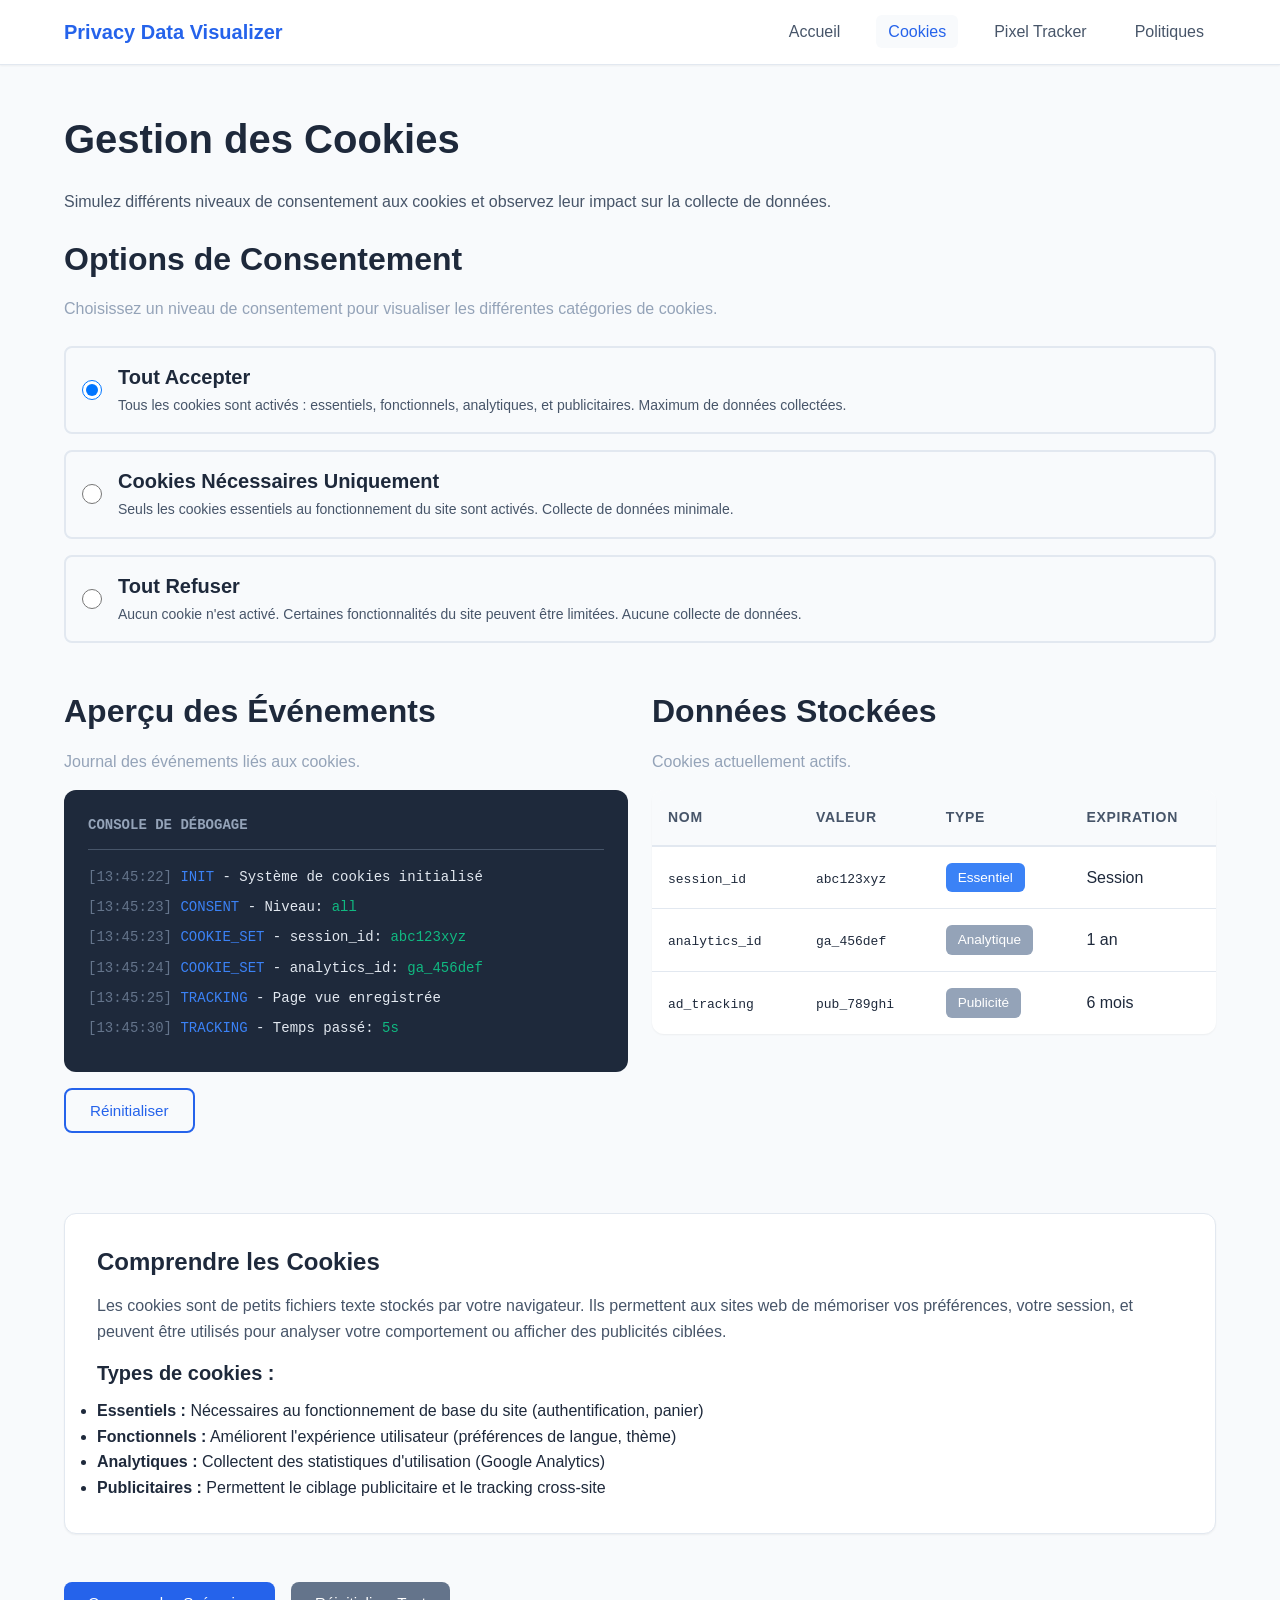
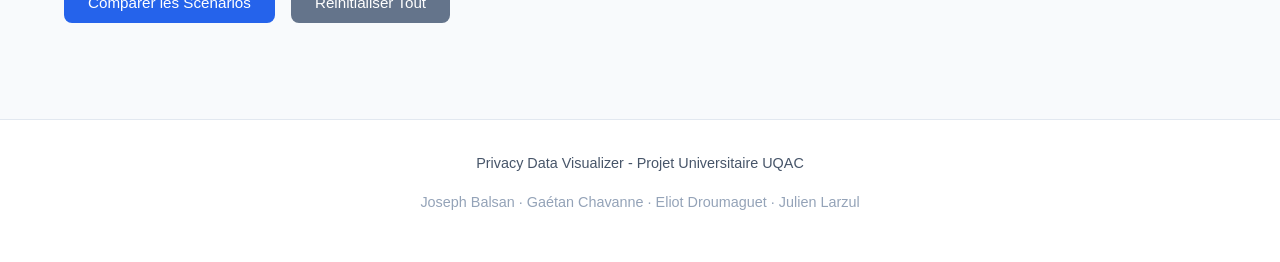
==== pages/cookies.html @ f7d5b457 "Ajout des membres du groupe dans le footer" ====
<!doctype html>
<html lang="fr">
  <head>
    <meta charset="UTF-8" />
    <meta name="viewport" content="width=device-width, initial-scale=1.0" />
    <title>Gestion des Cookies - Privacy Data Visualizer</title>
    <link rel="icon" type="image/svg+xml" href="../assets/images/favicon.svg">
    <link rel="stylesheet" href="../assets/css/styles.css" />
  </head>
  <body>
    <!-- Header & Navigation -->
    <header>
      <nav>
        <div class="logo">Privacy Data Visualizer</div>
        <button class="menu-toggle" aria-label="Toggle menu">☰</button>
        <ul class="nav-links">
          <li><a href="../index.html">Accueil</a></li>
          <li><a href="cookies.html">Cookies</a></li>
          <li><a href="pixel-tracker.html">Pixel Tracker</a></li>
          <li><a href="politiques.html">Politiques</a></li>
        </ul>
      </nav>
    </header>

    <!-- Main Content -->
    <main>
      <div class="container">
        <!-- Page Header -->
        <div class="section-header">
          <h1>Gestion des Cookies</h1>
          <p class="section-description">
            Simulez différents niveaux de consentement aux cookies et observez
            leur impact sur la collecte de données.
          </p>
        </div>

        <!-- Consent Options -->
        <section class="section">
          <h2>Options de Consentement</h2>
          <p class="text-muted mb-lg">
            Choisissez un niveau de consentement pour visualiser les différentes
            catégories de cookies.
          </p>

          <div class="radio-group">
            <!-- Option 1: Accept All -->
            <label class="radio-option">
              <input type="radio" name="consent" value="all" checked />
              <div class="radio-option-content">
                <h4>Tout Accepter</h4>
                <p>
                  Tous les cookies sont activés : essentiels, fonctionnels,
                  analytiques, et publicitaires. Maximum de données collectées.
                </p>
              </div>
            </label>

            <!-- Option 2: Necessary Only -->
            <label class="radio-option">
              <input type="radio" name="consent" value="necessary" />
              <div class="radio-option-content">
                <h4>Cookies Nécessaires Uniquement</h4>
                <p>
                  Seuls les cookies essentiels au fonctionnement du site sont
                  activés. Collecte de données minimale.
                </p>
              </div>
            </label>

            <!-- Option 3: Reject All -->
            <label class="radio-option">
              <input type="radio" name="consent" value="none" />
              <div class="radio-option-content">
                <h4>Tout Refuser</h4>
                <p>
                  Aucun cookie n'est activé. Certaines fonctionnalités du site
                  peuvent être limitées. Aucune collecte de données.
                </p>
              </div>
            </label>
          </div>
        </section>

        <!-- Events & Data Display Grid -->
        <div class="cards-grid-2 mt-xl">
          <!-- Events Console -->
          <div class="section">
            <h2>Aperçu des Événements</h2>
            <p class="text-muted mb-md">
              Journal des événements liés aux cookies.
            </p>

            <div class="console">
              <div class="console-header">
                <span class="console-title">CONSOLE DE DÉBOGAGE</span>
              </div>
              <div class="console-line">
                <span class="timestamp">[13:45:22]</span>
                <span class="event">INIT</span> - Système de cookies initialisé
              </div>
              <div class="console-line">
                <span class="timestamp">[13:45:23]</span>
                <span class="event">CONSENT</span> - Niveau:
                <span class="value">all</span>
              </div>
              <div class="console-line">
                <span class="timestamp">[13:45:23]</span>
                <span class="event">COOKIE_SET</span> - session_id:
                <span class="value">abc123xyz</span>
              </div>
              <div class="console-line">
                <span class="timestamp">[13:45:24]</span>
                <span class="event">COOKIE_SET</span> - analytics_id:
                <span class="value">ga_456def</span>
              </div>
              <div class="console-line">
                <span class="timestamp">[13:45:25]</span>
                <span class="event">TRACKING</span> - Page vue enregistrée
              </div>
              <div class="console-line">
                <span class="timestamp">[13:45:30]</span>
                <span class="event">TRACKING</span> - Temps passé:
                <span class="value">5s</span>
              </div>
            </div>

            <div class="btn-group mt-md">
              <button class="btn btn-outline" data-action="reset">
                Réinitialiser
              </button>
            </div>
          </div>

          <!-- Data Table -->
          <div class="section">
            <h2>Données Stockées</h2>
            <p class="text-muted mb-md">
              Cookies actuellement actifs.
            </p>

            <table class="data-table">
              <thead>
                <tr>
                  <th>Nom</th>
                  <th>Valeur</th>
                  <th>Type</th>
                  <th>Expiration</th>
                </tr>
              </thead>
              <tbody>
                <tr>
                  <td><code>session_id</code></td>
                  <td><code>abc123xyz</code></td>
                  <td><span class="badge badge-primary">Essentiel</span></td>
                  <td>Session</td>
                </tr>
                <tr>
                  <td><code>analytics_id</code></td>
                  <td><code>ga_456def</code></td>
                  <td><span class="badge badge-secondary">Analytique</span></td>
                  <td>1 an</td>
                </tr>
                <tr>
                  <td><code>ad_tracking</code></td>
                  <td><code>pub_789ghi</code></td>
                  <td><span class="badge badge-secondary">Publicité</span></td>
                  <td>6 mois</td>
                </tr>
              </tbody>
            </table>
          </div>
        </div>

        <!-- Info Card -->
        <section class="section mt-xl">
          <div class="card">
            <h3>Comprendre les Cookies</h3>
            <p>
              Les cookies sont de petits fichiers texte stockés par votre
              navigateur. Ils permettent aux sites web de mémoriser vos
              préférences, votre session, et peuvent être utilisés pour analyser
              votre comportement ou afficher des publicités ciblées.
            </p>
            <h4 class="mt-md">Types de cookies :</h4>
            <ul>
              <li>
                <strong>Essentiels :</strong> Nécessaires au fonctionnement de
                base du site (authentification, panier)
              </li>
              <li>
                <strong>Fonctionnels :</strong> Améliorent l'expérience
                utilisateur (préférences de langue, thème)
              </li>
              <li>
                <strong>Analytiques :</strong> Collectent des statistiques
                d'utilisation (Google Analytics)
              </li>
              <li>
                <strong>Publicitaires :</strong> Permettent le ciblage
                publicitaire et le tracking cross-site
              </li>
            </ul>
          </div>
        </section>

        <!-- Action Buttons -->
        <section class="section">
          <div class="btn-group">
            <button class="btn btn-primary" data-action="compare">
              Comparer les Scénarios
            </button>
            <button class="btn btn-secondary" data-action="reset">
              Réinitialiser Tout
            </button>
          </div>
        </section>
      </div>
    </main>

    <!-- Footer -->
    <footer>
      <div class="footer-content">
        <p>Privacy Data Visualizer - Projet Universitaire UQAC</p>
      <p class="text-muted">Joseph Balsan · Gaétan Chavanne · Eliot Droumaguet · Julien Larzul</p>
      </div>
    </footer>

    <!-- JavaScript -->
    <script src="../assets/js/main.js"></script>
  </body>
</html>
---- assets/css/styles.css ----
/* ===================================
   Design System & Variables
   =================================== */
:root {
  /* Colors */
  --primary: #2563eb;
  --primary-dark: #1d4ed8;
  --primary-light: #3b82f6;
  --secondary: #64748b;
  --secondary-light: #94a3b8;

  --background: #f8fafc;
  --surface: #ffffff;
  --border: #e2e8f0;
  --border-dark: #cbd5e1;

  --text-primary: #1e293b;
  --text-secondary: #475569;
  --text-muted: #94a3b8;

  --success: #10b981;
  --warning: #f59e0b;
  --danger: #ef4444;

  /* Spacing */
  --spacing-xs: 0.5rem;
  --spacing-sm: 0.75rem;
  --spacing-md: 1rem;
  --spacing-lg: 1.5rem;
  --spacing-xl: 2rem;
  --spacing-2xl: 3rem;

  /* Typography */
  --font-sans: -apple-system, BlinkMacSystemFont, 'Segoe UI', Roboto, 'Helvetica Neue', Arial, sans-serif;
  --font-mono: 'SF Mono', Monaco, 'Courier New', monospace;

  /* Shadows */
  --shadow-sm: 0 1px 2px 0 rgba(0, 0, 0, 0.05);
  --shadow-md: 0 4px 6px -1px rgba(0, 0, 0, 0.1), 0 2px 4px -1px rgba(0, 0, 0, 0.06);
  --shadow-lg: 0 10px 15px -3px rgba(0, 0, 0, 0.1), 0 4px 6px -2px rgba(0, 0, 0, 0.05);

  /* Border Radius */
  --radius-sm: 0.375rem;
  --radius-md: 0.5rem;
  --radius-lg: 0.75rem;

  /* Transitions */
  --transition: all 0.2s ease-in-out;
}

/* ===================================
   Reset & Base Styles
   =================================== */
* {
  margin: 0;
  padding: 0;
  box-sizing: border-box;
}

html {
  scroll-behavior: smooth;
}

body {
  font-family: var(--font-sans);
  background-color: var(--background);
  color: var(--text-primary);
  line-height: 1.6;
  min-height: 100vh;
  display: flex;
  flex-direction: column;
}

/* ===================================
   Typography
   =================================== */
h1, h2, h3, h4, h5, h6 {
  font-weight: 600;
  line-height: 1.3;
  color: var(--text-primary);
}

h1 { font-size: 2.5rem; margin-bottom: var(--spacing-lg); }
h2 { font-size: 2rem; margin-bottom: var(--spacing-md); }
h3 { font-size: 1.5rem; margin-bottom: var(--spacing-md); }
h4 { font-size: 1.25rem; margin-bottom: var(--spacing-sm); }

p {
  color: var(--text-secondary);
  margin-bottom: var(--spacing-md);
}

a {
  color: var(--primary);
  text-decoration: none;
  transition: var(--transition);
}

a:hover {
  color: var(--primary-dark);
}

/* ===================================
   Layout
   =================================== */
.container {
  max-width: 1200px;
  margin: 0 auto;
  padding: 0 var(--spacing-lg);
}

.container-narrow {
  max-width: 900px;
  margin: 0 auto;
  padding: 0 var(--spacing-lg);
}

main {
  flex: 1;
  padding: var(--spacing-2xl) 0;
}

/* ===================================
   Header & Navigation
   =================================== */
header {
  background: var(--surface);
  border-bottom: 1px solid var(--border);
  position: sticky;
  top: 0;
  z-index: 100;
  box-shadow: var(--shadow-sm);
}

nav {
  display: flex;
  justify-content: space-between;
  align-items: center;
  padding: var(--spacing-md) var(--spacing-lg);
  max-width: 1200px;
  margin: 0 auto;
}

.logo {
  font-size: 1.25rem;
  font-weight: 700;
  color: var(--primary);
}

.nav-links {
  display: flex;
  gap: var(--spacing-lg);
  list-style: none;
  align-items: center;
}

.nav-links a {
  color: var(--text-secondary);
  font-weight: 500;
  padding: var(--spacing-xs) var(--spacing-sm);
  border-radius: var(--radius-sm);
  transition: var(--transition);
}

.nav-links a:hover,
.nav-links a.active {
  color: var(--primary);
  background: var(--background);
}

/* Mobile menu toggle */
.menu-toggle {
  display: none;
  background: none;
  border: none;
  font-size: 1.5rem;
  cursor: pointer;
  color: var(--text-primary);
}

@media (max-width: 768px) {
  .menu-toggle {
    display: block;
  }

  .nav-links {
    display: none;
    position: absolute;
    top: 100%;
    left: 0;
    right: 0;
    background: var(--surface);
    flex-direction: column;
    padding: var(--spacing-md);
    border-bottom: 1px solid var(--border);
    box-shadow: var(--shadow-md);
  }

  .nav-links.active {
    display: flex;
  }
}

/* ===================================
   Cards
   =================================== */
.card {
  background: var(--surface);
  border: 1px solid var(--border);
  border-radius: var(--radius-lg);
  padding: var(--spacing-xl);
  box-shadow: var(--shadow-sm);
  transition: var(--transition);
}

.card:hover {
  box-shadow: var(--shadow-md);
  transform: translateY(-2px);
}

.card-title {
  font-size: 1.25rem;
  font-weight: 600;
  color: var(--text-primary);
  margin-bottom: var(--spacing-sm);
}

.card-description {
  color: var(--text-secondary);
  font-size: 0.95rem;
  line-height: 1.5;
}

/* Grid layouts for cards */
.cards-grid {
  display: grid;
  grid-template-columns: repeat(auto-fit, minmax(280px, 1fr));
  gap: var(--spacing-lg);
  margin-top: var(--spacing-xl);
}

.cards-grid-2 {
  display: grid;
  grid-template-columns: repeat(auto-fit, minmax(400px, 1fr));
  gap: var(--spacing-lg);
  margin-top: var(--spacing-xl);
}

@media (max-width: 768px) {
  .cards-grid,
  .cards-grid-2 {
    grid-template-columns: 1fr;
  }
}

/* ===================================
   Buttons
   =================================== */
.btn {
  display: inline-block;
  padding: var(--spacing-sm) var(--spacing-lg);
  border-radius: var(--radius-md);
  font-weight: 500;
  font-size: 0.95rem;
  cursor: pointer;
  border: none;
  transition: var(--transition);
  text-align: center;
}

.btn-primary {
  background: var(--primary);
  color: white;
}

.btn-primary:hover {
  background: var(--primary-dark);
  color: white;
}

.btn-secondary {
  background: var(--secondary);
  color: white;
}

.btn-secondary:hover {
  background: var(--text-primary);
  color: white;
}

.btn-outline {
  background: transparent;
  color: var(--primary);
  border: 2px solid var(--primary);
}

.btn-outline:hover {
  background: var(--primary);
  color: white;
}

.btn-group {
  display: flex;
  gap: var(--spacing-md);
  flex-wrap: wrap;
}

.btn:disabled {
  opacity: 0.5;
  cursor: not-allowed;
}

/* ===================================
   Badges & Tags
   =================================== */
.badge {
  display: inline-block;
  padding: 0.25rem 0.75rem;
  border-radius: var(--radius-sm);
  font-size: 0.85rem;
  font-weight: 500;
}

.badge-primary { background: var(--primary-light); color: white; }
.badge-secondary { background: var(--secondary-light); color: white; }
.badge-placeholder { background: var(--warning); color: white; }

/* ===================================
   Console/Log Component
   =================================== */
.console {
  background: #1e293b;
  color: #e2e8f0;
  font-family: var(--font-mono);
  font-size: 0.875rem;
  padding: var(--spacing-lg);
  border-radius: var(--radius-lg);
  overflow-x: auto;
  max-height: 400px;
  overflow-y: auto;
}

.console-header {
  display: flex;
  justify-content: space-between;
  align-items: center;
  margin-bottom: var(--spacing-md);
  padding-bottom: var(--spacing-sm);
  border-bottom: 1px solid #475569;
}

.console-title {
  font-size: 0.875rem;
  font-weight: 600;
  color: #94a3b8;
}

.console-line {
  margin-bottom: var(--spacing-xs);
  line-height: 1.6;
}

.console-line .timestamp {
  color: #64748b;
}

.console-line .event {
  color: #3b82f6;
  font-weight: 500;
}

.console-line .value {
  color: #10b981;
}

/* ===================================
   Data Table
   =================================== */
.data-table {
  width: 100%;
  border-collapse: collapse;
  background: var(--surface);
  border-radius: var(--radius-lg);
  overflow: hidden;
  box-shadow: var(--shadow-sm);
}

.data-table thead {
  background: var(--background);
}

.data-table th {
  padding: var(--spacing-md);
  text-align: left;
  font-weight: 600;
  color: var(--text-secondary);
  font-size: 0.875rem;
  text-transform: uppercase;
  letter-spacing: 0.05em;
  border-bottom: 2px solid var(--border);
}

.data-table td {
  padding: var(--spacing-md);
  border-bottom: 1px solid var(--border);
  color: var(--text-primary);
}

.data-table tbody tr:hover {
  background: var(--background);
}

.data-table tbody tr:last-child td {
  border-bottom: none;
}

.table-empty {
  text-align: center;
  padding: var(--spacing-2xl);
  color: var(--text-muted);
  font-style: italic;
}

/* ===================================
   Forms
   =================================== */
.form-group {
  margin-bottom: var(--spacing-lg);
}

.form-label {
  display: block;
  margin-bottom: var(--spacing-xs);
  font-weight: 500;
  color: var(--text-primary);
}

.form-input,
.form-textarea {
  width: 100%;
  padding: var(--spacing-sm) var(--spacing-md);
  border: 1px solid var(--border);
  border-radius: var(--radius-md);
  font-family: var(--font-sans);
  font-size: 0.95rem;
  transition: var(--transition);
}

.form-input:focus,
.form-textarea:focus {
  outline: none;
  border-color: var(--primary);
  box-shadow: 0 0 0 3px rgba(37, 99, 235, 0.1);
}

.form-textarea {
  resize: vertical;
  min-height: 200px;
  font-family: var(--font-mono);
}

/* Radio/Checkbox custom styles */
.radio-group {
  display: flex;
  flex-direction: column;
  gap: var(--spacing-md);
}

.radio-option {
  display: flex;
  align-items: center;
  padding: var(--spacing-md);
  border: 2px solid var(--border);
  border-radius: var(--radius-md);
  cursor: pointer;
  transition: var(--transition);
}

.radio-option:hover {
  border-color: var(--primary-light);
  background: var(--background);
}

.radio-option input[type="radio"] {
  margin-right: var(--spacing-md);
  width: 20px;
  height: 20px;
  cursor: pointer;
}

.radio-option-content h4 {
  margin-bottom: 0.25rem;
}

.radio-option-content p {
  margin: 0;
  font-size: 0.875rem;
}

/* ===================================
   Placeholder Messages
   =================================== */
.placeholder-message {
  background: var(--background);
  border: 2px dashed var(--border-dark);
  border-radius: var(--radius-lg);
  padding: var(--spacing-xl);
  text-align: center;
  color: var(--text-muted);
}

.placeholder-message-icon {
  font-size: 2rem;
  margin-bottom: var(--spacing-sm);
}

.placeholder-message-text {
  font-size: 0.95rem;
  font-style: italic;
}

/* ===================================
   Hero Section
   =================================== */
.hero {
  text-align: center;
  padding: var(--spacing-2xl) 0;
  margin-bottom: var(--spacing-xl);
}

.hero h1 {
  font-size: 2.75rem;
  margin-bottom: var(--spacing-md);
}

.hero p {
  font-size: 1.125rem;
  color: var(--text-secondary);
  max-width: 700px;
  margin: 0 auto var(--spacing-lg);
}

@media (max-width: 768px) {
  .hero h1 {
    font-size: 2rem;
  }

  .hero p {
    font-size: 1rem;
  }
}

/* ===================================
   Section Headers
   =================================== */
.section {
  margin-bottom: var(--spacing-2xl);
}

.section-header {
  margin-bottom: var(--spacing-lg);
}

.section-title {
  font-size: 1.75rem;
  font-weight: 600;
  margin-bottom: var(--spacing-sm);
}

.section-description {
  color: var(--text-secondary);
  font-size: 1rem;
}

/* ===================================
   Footer
   =================================== */
footer {
  background: var(--surface);
  border-top: 1px solid var(--border);
  padding: var(--spacing-xl) 0;
  margin-top: auto;
}

.footer-content {
  max-width: 1200px;
  margin: 0 auto;
  padding: 0 var(--spacing-lg);
  text-align: center;
  color: var(--text-secondary);
  font-size: 0.9rem;
}

/* ===================================
   Utility Classes
   =================================== */
.text-center { text-align: center; }
.text-muted { color: var(--text-muted); }
.mt-sm { margin-top: var(--spacing-sm); }
.mt-md { margin-top: var(--spacing-md); }
.mt-lg { margin-top: var(--spacing-lg); }
.mt-xl { margin-top: var(--spacing-xl); }
.mb-sm { margin-bottom: var(--spacing-sm); }
.mb-md { margin-bottom: var(--spacing-md); }
.mb-lg { margin-bottom: var(--spacing-lg); }
.mb-xl { margin-bottom: var(--spacing-xl); }

/* Flex utilities */
.flex { display: flex; }
.flex-column { flex-direction: column; }
.flex-wrap { flex-wrap: wrap; }
.justify-between { justify-content: space-between; }
.justify-center { justify-content: center; }
.align-center { align-items: center; }
.gap-sm { gap: var(--spacing-sm); }
.gap-md { gap: var(--spacing-md); }
.gap-lg { gap: var(--spacing-lg); }
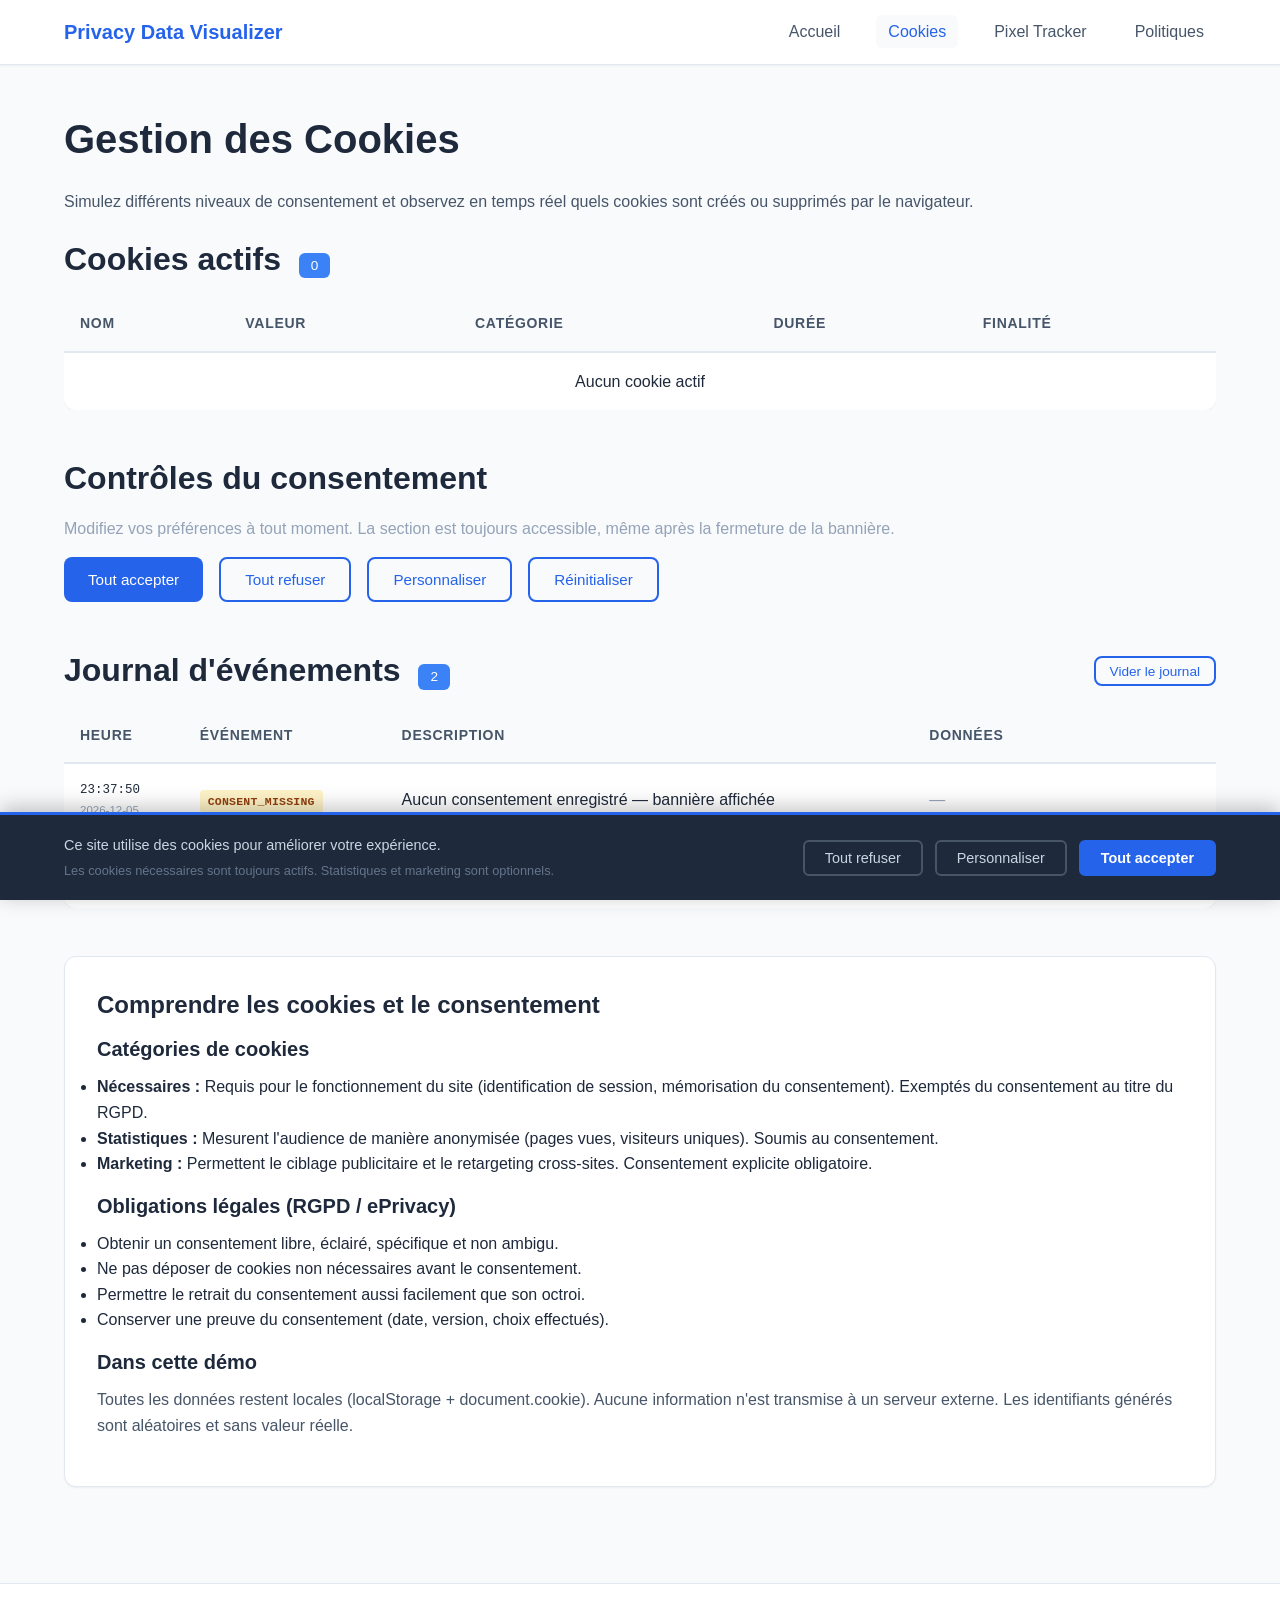
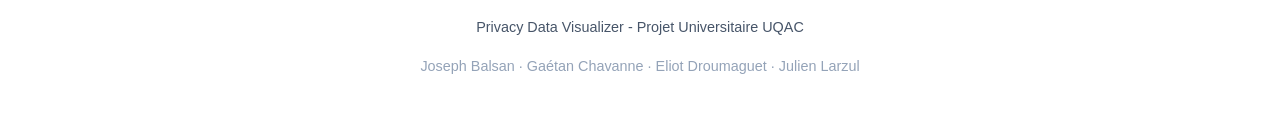
==== commit be56f926: "Démo interactive de consentement aux cookies - Nouvelle page cookies.html avec bannière, modal de pr" ====
--- a/pages/cookies.html
+++ b/pages/cookies.html
@@ -1,18 +1,111 @@
 <!doctype html>
+<!--
+  ======================================================================
+  cookies.html — Gestion des Cookies (démo interactive de consentement)
+
+  Scénarios de test recommandés :
+  1. Premier chargement    : bannière visible, log CONSENT_MISSING
+  2. Tout accepter         : bannière disparaît, 6 cookies créés, log CONSENT_ACCEPT_ALL
+  3. Recharger la page     : bannière absente, log CONSENT_LOADED + page_views incrémenté
+  4. Personnaliser         : modal s'ouvre, toggles reflètent l'état courant
+  5. Enregistrer les choix : log CONSENT_CUSTOM_SAVE, cookies ajustés selon sélection
+  6. Tout refuser          : cookies analytics + marketing supprimés, log CONSENT_REFUSE_ALL
+  7. Réinitialiser         : tous cookies supprimés, bannière réapparaît, log CONSENT_RESET
+  ======================================================================
+-->
 <html lang="fr">
   <head>
     <meta charset="UTF-8" />
     <meta name="viewport" content="width=device-width, initial-scale=1.0" />
     <title>Gestion des Cookies - Privacy Data Visualizer</title>
-    <link rel="icon" type="image/svg+xml" href="../assets/images/favicon.svg">
+    <link rel="icon" type="image/svg+xml" href="../assets/images/favicon.svg" />
     <link rel="stylesheet" href="../assets/css/styles.css" />
+    <link rel="stylesheet" href="../assets/css/demo.css" />
   </head>
   <body>
-    <!-- Header & Navigation -->
+
+    <!-- ═══════════════════════════════════════════════════════
+         Cookie Consent Banner (fixed bottom)
+         ═══════════════════════════════════════════════════════ -->
+    <div id="cookie-banner" class="cookie-banner hidden"
+         role="region" aria-label="Consentement aux cookies">
+      <div class="cookie-banner-inner">
+        <div class="cookie-banner-text">
+          <p>Ce site utilise des cookies pour améliorer votre expérience.</p>
+          <p>Les cookies nécessaires sont toujours actifs. Statistiques et marketing sont optionnels.</p>
+        </div>
+        <div class="cookie-banner-actions">
+          <button id="btn-refuse-all" class="btn-outline-light">Tout refuser</button>
+          <button id="btn-customize"  class="btn-outline-light">Personnaliser</button>
+          <button id="btn-accept-all" class="btn-banner-accept">Tout accepter</button>
+        </div>
+      </div>
+    </div>
+
+    <!-- ═══════════════════════════════════════════════════════
+         Consent Preferences Modal
+         ═══════════════════════════════════════════════════════ -->
+    <div id="consent-modal" class="modal-overlay hidden"
+         role="dialog" aria-modal="true" aria-labelledby="modal-title">
+      <div class="modal-box">
+        <div class="modal-header">
+          <h2 id="modal-title">Préférences de cookies</h2>
+          <button id="modal-close" class="modal-close" aria-label="Fermer">&times;</button>
+        </div>
+        <div class="modal-body">
+
+          <!-- Necessary (always on) -->
+          <div class="consent-row">
+            <div class="consent-row-info">
+              <h4>Nécessaires</h4>
+              <p>Indispensables au fonctionnement du site (session, consentement). Toujours actifs.</p>
+            </div>
+            <label class="toggle-switch" aria-label="Nécessaires — toujours actifs">
+              <input type="checkbox" checked disabled />
+              <span class="toggle-slider"></span>
+            </label>
+            <span class="toggle-always-on">Toujours actif</span>
+          </div>
+
+          <!-- Analytics -->
+          <div class="consent-row">
+            <div class="consent-row-info">
+              <h4>Statistiques</h4>
+              <p>Mesure d'audience (analytics_id, page_views) — 13 mois maximum.</p>
+            </div>
+            <label class="toggle-switch" aria-label="Activer les cookies statistiques">
+              <input type="checkbox" id="tog-analytics" />
+              <span class="toggle-slider"></span>
+            </label>
+          </div>
+
+          <!-- Marketing -->
+          <div class="consent-row">
+            <div class="consent-row-info">
+              <h4>Marketing</h4>
+              <p>Ciblage publicitaire et retargeting (ad_id, last_campaign) — 13 mois maximum.</p>
+            </div>
+            <label class="toggle-switch" aria-label="Activer les cookies marketing">
+              <input type="checkbox" id="tog-marketing" />
+              <span class="toggle-slider"></span>
+            </label>
+          </div>
+
+        </div>
+        <div class="modal-footer">
+          <button id="btn-modal-accept-all" class="btn btn-outline btn-sm">Tout accepter</button>
+          <button id="btn-modal-save"       class="btn btn-primary btn-sm">Enregistrer mes choix</button>
+        </div>
+      </div>
+    </div>
+
+    <!-- ═══════════════════════════════════════════════════════
+         Header & Navigation
+         ═══════════════════════════════════════════════════════ -->
     <header>
       <nav>
         <div class="logo">Privacy Data Visualizer</div>
-        <button class="menu-toggle" aria-label="Toggle menu">☰</button>
+        <button class="menu-toggle" aria-label="Toggle menu">&#9776;</button>
         <ul class="nav-links">
           <li><a href="../index.html">Accueil</a></li>
           <li><a href="cookies.html">Cookies</a></li>
@@ -22,210 +115,152 @@
       </nav>
     </header>
 
-    <!-- Main Content -->
+    <!-- ═══════════════════════════════════════════════════════
+         Main Content
+         ═══════════════════════════════════════════════════════ -->
     <main>
       <div class="container">
+
         <!-- Page Header -->
         <div class="section-header">
           <h1>Gestion des Cookies</h1>
           <p class="section-description">
-            Simulez différents niveaux de consentement aux cookies et observez
-            leur impact sur la collecte de données.
+            Simulez différents niveaux de consentement et observez en temps réel
+            quels cookies sont créés ou supprimés par le navigateur.
           </p>
         </div>
 
-        <!-- Consent Options -->
-        <section class="section">
-          <h2>Options de Consentement</h2>
-          <p class="text-muted mb-lg">
-            Choisissez un niveau de consentement pour visualiser les différentes
-            catégories de cookies.
-          </p>
-
-          <div class="radio-group">
-            <!-- Option 1: Accept All -->
-            <label class="radio-option">
-              <input type="radio" name="consent" value="all" checked />
-              <div class="radio-option-content">
-                <h4>Tout Accepter</h4>
-                <p>
-                  Tous les cookies sont activés : essentiels, fonctionnels,
-                  analytiques, et publicitaires. Maximum de données collectées.
-                </p>
-              </div>
-            </label>
-
-            <!-- Option 2: Necessary Only -->
-            <label class="radio-option">
-              <input type="radio" name="consent" value="necessary" />
-              <div class="radio-option-content">
-                <h4>Cookies Nécessaires Uniquement</h4>
-                <p>
-                  Seuls les cookies essentiels au fonctionnement du site sont
-                  activés. Collecte de données minimale.
-                </p>
-              </div>
-            </label>
-
-            <!-- Option 3: Reject All -->
-            <label class="radio-option">
-              <input type="radio" name="consent" value="none" />
-              <div class="radio-option-content">
-                <h4>Tout Refuser</h4>
-                <p>
-                  Aucun cookie n'est activé. Certaines fonctionnalités du site
-                  peuvent être limitées. Aucune collecte de données.
-                </p>
-              </div>
-            </label>
-          </div>
-        </section>
-
-        <!-- Events & Data Display Grid -->
-        <div class="cards-grid-2 mt-xl">
-          <!-- Events Console -->
-          <div class="section">
-            <h2>Aperçu des Événements</h2>
-            <p class="text-muted mb-md">
-              Journal des événements liés aux cookies.
-            </p>
-
-            <div class="console">
-              <div class="console-header">
-                <span class="console-title">CONSOLE DE DÉBOGAGE</span>
-              </div>
-              <div class="console-line">
-                <span class="timestamp">[13:45:22]</span>
-                <span class="event">INIT</span> - Système de cookies initialisé
-              </div>
-              <div class="console-line">
-                <span class="timestamp">[13:45:23]</span>
-                <span class="event">CONSENT</span> - Niveau:
-                <span class="value">all</span>
-              </div>
-              <div class="console-line">
-                <span class="timestamp">[13:45:23]</span>
-                <span class="event">COOKIE_SET</span> - session_id:
-                <span class="value">abc123xyz</span>
-              </div>
-              <div class="console-line">
-                <span class="timestamp">[13:45:24]</span>
-                <span class="event">COOKIE_SET</span> - analytics_id:
-                <span class="value">ga_456def</span>
-              </div>
-              <div class="console-line">
-                <span class="timestamp">[13:45:25]</span>
-                <span class="event">TRACKING</span> - Page vue enregistrée
-              </div>
-              <div class="console-line">
-                <span class="timestamp">[13:45:30]</span>
-                <span class="event">TRACKING</span> - Temps passé:
-                <span class="value">5s</span>
-              </div>
-            </div>
-
-            <div class="btn-group mt-md">
-              <button class="btn btn-outline" data-action="reset">
-                Réinitialiser
-              </button>
-            </div>
-          </div>
-
-          <!-- Data Table -->
-          <div class="section">
-            <h2>Données Stockées</h2>
-            <p class="text-muted mb-md">
-              Cookies actuellement actifs.
-            </p>
-
+        <!-- ── 1. Cookie Viewer ───────────────────────────────── -->
+        <section class="section">
+          <div class="control-bar">
+            <h2 class="control-bar-title">
+              Cookies actifs&nbsp;
+              <span id="cookie-count" class="badge badge-primary">0</span>
+            </h2>
+          </div>
+          <div style="overflow-x:auto;">
             <table class="data-table">
               <thead>
                 <tr>
                   <th>Nom</th>
                   <th>Valeur</th>
-                  <th>Type</th>
-                  <th>Expiration</th>
+                  <th>Catégorie</th>
+                  <th>Durée</th>
+                  <th>Finalité</th>
                 </tr>
               </thead>
-              <tbody>
-                <tr>
-                  <td><code>session_id</code></td>
-                  <td><code>abc123xyz</code></td>
-                  <td><span class="badge badge-primary">Essentiel</span></td>
-                  <td>Session</td>
-                </tr>
-                <tr>
-                  <td><code>analytics_id</code></td>
-                  <td><code>ga_456def</code></td>
-                  <td><span class="badge badge-secondary">Analytique</span></td>
-                  <td>1 an</td>
-                </tr>
-                <tr>
-                  <td><code>ad_tracking</code></td>
-                  <td><code>pub_789ghi</code></td>
-                  <td><span class="badge badge-secondary">Publicité</span></td>
-                  <td>6 mois</td>
+              <tbody id="cookie-table-body">
+                <tr>
+                  <td colspan="5" class="text-muted" style="text-align:center;padding:1rem;">
+                    Chargement…
+                  </td>
                 </tr>
               </tbody>
             </table>
           </div>
-        </div>
-
-        <!-- Info Card -->
-        <section class="section mt-xl">
+        </section>
+
+        <!-- ── 2. Consent Controls ────────────────────────────── -->
+        <section class="section">
+          <h2>Contrôles du consentement</h2>
+          <p class="text-muted mb-md">
+            Modifiez vos préférences à tout moment. La section est toujours accessible,
+            même après la fermeture de la bannière.
+          </p>
+          <div class="btn-group">
+            <button id="btn-ctrl-accept-all" class="btn btn-primary">Tout accepter</button>
+            <button id="btn-ctrl-refuse-all" class="btn btn-outline">Tout refuser</button>
+            <button id="btn-ctrl-customize"  class="btn btn-outline">Personnaliser</button>
+            <button id="btn-reset-consent"   class="btn btn-outline">Réinitialiser</button>
+          </div>
+        </section>
+
+        <!-- ── 3. Event Log ───────────────────────────────────── -->
+        <section class="section">
+          <div class="control-bar">
+            <h2 class="control-bar-title">
+              Journal d'événements&nbsp;
+              <span id="log-count" class="badge badge-primary">0</span>
+            </h2>
+            <button id="btn-clear-log" class="btn btn-outline btn-sm">Vider le journal</button>
+          </div>
+          <div style="overflow-x:auto;">
+            <table class="data-table">
+              <thead>
+                <tr>
+                  <th>Heure</th>
+                  <th>Événement</th>
+                  <th>Description</th>
+                  <th>Données</th>
+                </tr>
+              </thead>
+              <tbody id="log-table-body">
+                <tr>
+                  <td colspan="4" class="text-muted" style="text-align:center;padding:1rem;">
+                    Chargement…
+                  </td>
+                </tr>
+              </tbody>
+            </table>
+          </div>
+        </section>
+
+        <!-- ── 4. Educational Content ─────────────────────────── -->
+        <section class="section">
           <div class="card">
-            <h3>Comprendre les Cookies</h3>
-            <p>
-              Les cookies sont de petits fichiers texte stockés par votre
-              navigateur. Ils permettent aux sites web de mémoriser vos
-              préférences, votre session, et peuvent être utilisés pour analyser
-              votre comportement ou afficher des publicités ciblées.
-            </p>
-            <h4 class="mt-md">Types de cookies :</h4>
+            <h3>Comprendre les cookies et le consentement</h3>
+
+            <h4 class="mt-md">Catégories de cookies</h4>
             <ul>
               <li>
-                <strong>Essentiels :</strong> Nécessaires au fonctionnement de
-                base du site (authentification, panier)
+                <strong>Nécessaires :</strong> Requis pour le fonctionnement du site
+                (identification de session, mémorisation du consentement).
+                Exemptés du consentement au titre du RGPD.
               </li>
               <li>
-                <strong>Fonctionnels :</strong> Améliorent l'expérience
-                utilisateur (préférences de langue, thème)
+                <strong>Statistiques :</strong> Mesurent l'audience de manière anonymisée
+                (pages vues, visiteurs uniques). Soumis au consentement.
               </li>
               <li>
-                <strong>Analytiques :</strong> Collectent des statistiques
-                d'utilisation (Google Analytics)
-              </li>
-              <li>
-                <strong>Publicitaires :</strong> Permettent le ciblage
-                publicitaire et le tracking cross-site
+                <strong>Marketing :</strong> Permettent le ciblage publicitaire et le
+                retargeting cross-sites. Consentement explicite obligatoire.
               </li>
             </ul>
-          </div>
-        </section>
-
-        <!-- Action Buttons -->
-        <section class="section">
-          <div class="btn-group">
-            <button class="btn btn-primary" data-action="compare">
-              Comparer les Scénarios
-            </button>
-            <button class="btn btn-secondary" data-action="reset">
-              Réinitialiser Tout
-            </button>
-          </div>
-        </section>
-      </div>
+
+            <h4 class="mt-md">Obligations légales (RGPD / ePrivacy)</h4>
+            <ul>
+              <li>Obtenir un consentement libre, éclairé, spécifique et non ambigu.</li>
+              <li>Ne pas déposer de cookies non nécessaires avant le consentement.</li>
+              <li>Permettre le retrait du consentement aussi facilement que son octroi.</li>
+              <li>Conserver une preuve du consentement (date, version, choix effectués).</li>
+            </ul>
+
+            <h4 class="mt-md">Dans cette démo</h4>
+            <p>
+              Toutes les données restent locales (localStorage + document.cookie).
+              Aucune information n'est transmise à un serveur externe.
+              Les identifiants générés sont aléatoires et sans valeur réelle.
+            </p>
+          </div>
+        </section>
+
+      </div><!-- /.container -->
     </main>
 
     <!-- Footer -->
     <footer>
       <div class="footer-content">
         <p>Privacy Data Visualizer - Projet Universitaire UQAC</p>
-      <p class="text-muted">Joseph Balsan · Gaétan Chavanne · Eliot Droumaguet · Julien Larzul</p>
+        <p class="text-muted">Joseph Balsan · Gaétan Chavanne · Eliot Droumaguet · Julien Larzul</p>
       </div>
     </footer>
 
-    <!-- JavaScript -->
+    <!-- JavaScript — load order matters -->
+    <script src="../assets/js/config.js"></script>
+    <script src="../assets/js/storage.js"></script>
+    <script src="../assets/js/logger.js"></script>
+    <script src="../assets/js/preferences.js"></script>
+    <script src="../assets/js/demo-ui.js"></script>
     <script src="../assets/js/main.js"></script>
   </body>
 </html>
--- a/assets/css/styles.css
+++ b/assets/css/styles.css
@@ -239,6 +239,78 @@
   margin-top: var(--spacing-xl);
 }
 
+/* Homepage nav cards - 2x2 grid */
+.cards-grid-home {
+  display: grid;
+  grid-template-columns: repeat(2, 1fr);
+  gap: var(--spacing-xl);
+  margin-top: var(--spacing-xl);
+}
+
+.card-nav {
+  position: relative;
+  padding: var(--spacing-2xl);
+  border-top: 3px solid var(--primary);
+  display: flex;
+  flex-direction: column;
+  min-height: 170px;
+  text-decoration: none;
+}
+
+.card-nav::after {
+  content: '\2192';
+  position: absolute;
+  bottom: var(--spacing-lg);
+  right: var(--spacing-lg);
+  color: var(--primary);
+  font-size: 1.25rem;
+  opacity: 0.5;
+  transition: var(--transition);
+}
+
+.card-nav:hover::after {
+  opacity: 1;
+  transform: translateX(5px);
+}
+
+.card-nav:hover {
+  border-top-color: var(--primary-dark);
+  box-shadow: var(--shadow-lg);
+  transform: translateY(-3px);
+}
+
+.card-nav .card-title {
+  font-size: 1.2rem;
+  margin-bottom: var(--spacing-sm);
+  color: var(--text-primary);
+}
+
+.card-nav .card-description {
+  font-size: 0.925rem;
+  color: var(--text-secondary);
+  line-height: 1.6;
+}
+
+.card-nav.accent-green  { border-top-color: var(--success); }
+.card-nav.accent-green:hover  { border-top-color: #059669; }
+.card-nav.accent-green::after  { color: var(--success); }
+
+.card-nav.accent-blue   { border-top-color: var(--primary); }
+
+.card-nav.accent-amber  { border-top-color: var(--warning); }
+.card-nav.accent-amber:hover  { border-top-color: #d97706; }
+.card-nav.accent-amber::after  { color: var(--warning); }
+
+.card-nav.accent-violet { border-top-color: #8b5cf6; }
+.card-nav.accent-violet:hover { border-top-color: #7c3aed; }
+.card-nav.accent-violet::after { color: #8b5cf6; }
+
+@media (max-width: 768px) {
+  .cards-grid-home {
+    grid-template-columns: 1fr;
+  }
+}
+
 .cards-grid-2 {
   display: grid;
   grid-template-columns: repeat(auto-fit, minmax(400px, 1fr));
--- a/assets/css/demo.css
+++ b/assets/css/demo.css
@@ -0,0 +1,283 @@
+/* =============================================================================
+   cookies.css — Styles for the Cookie consent demo page
+   ============================================================================= */
+
+/* ─────────────────────────────────────────────────────────────
+   Cookie Consent Banner (fixed bottom)
+   ───────────────────────────────────────────────────────────── */
+.cookie-banner {
+  position: fixed;
+  bottom: 0; left: 0; right: 0;
+  background: #1e293b;
+  color: #e2e8f0;
+  z-index: 1000;
+  box-shadow: 0 -4px 20px rgba(0,0,0,0.25);
+  border-top: 3px solid #2563eb;
+}
+.cookie-banner-inner {
+  max-width: 1200px;
+  margin: 0 auto;
+  padding: 1.25rem 1.5rem;
+  display: flex;
+  align-items: center;
+  gap: 2rem;
+  flex-wrap: wrap;
+}
+.cookie-banner-text {
+  flex: 1;
+  min-width: 280px;
+}
+.cookie-banner-text p {
+  margin: 0;
+  color: #cbd5e1;
+  font-size: 0.9rem;
+  line-height: 1.5;
+}
+.cookie-banner-text p + p {
+  margin-top: 0.25rem;
+  font-size: 0.8rem;
+  color: #64748b;
+}
+.cookie-banner-actions {
+  display: flex;
+  gap: 0.75rem;
+  flex-wrap: wrap;
+  align-items: center;
+}
+.btn-outline-light {
+  background: transparent;
+  color: #cbd5e1;
+  border: 2px solid #475569;
+  padding: 0.5rem 1.25rem;
+  border-radius: 0.375rem;
+  font-weight: 500;
+  cursor: pointer;
+  transition: all 0.2s;
+  font-size: 0.9rem;
+}
+.btn-outline-light:hover {
+  border-color: #94a3b8;
+  color: #f1f5f9;
+  background: rgba(255,255,255,0.06);
+}
+.btn-banner-accept {
+  background: #2563eb;
+  color: white;
+  border: 2px solid #2563eb;
+  padding: 0.5rem 1.25rem;
+  border-radius: 0.375rem;
+  font-weight: 600;
+  cursor: pointer;
+  transition: all 0.2s;
+  font-size: 0.9rem;
+}
+.btn-banner-accept:hover {
+  background: #1d4ed8;
+  border-color: #1d4ed8;
+}
+
+/* ─────────────────────────────────────────────────────────────
+   Consent Preferences Modal
+   ───────────────────────────────────────────────────────────── */
+.modal-overlay {
+  position: fixed;
+  inset: 0;
+  background: rgba(0,0,0,0.55);
+  z-index: 1100;
+  display: flex;
+  align-items: center;
+  justify-content: center;
+  padding: 1rem;
+}
+.modal-box {
+  background: #fff;
+  border-radius: 0.75rem;
+  width: 100%;
+  max-width: 540px;
+  box-shadow: 0 20px 60px rgba(0,0,0,0.3);
+  display: flex;
+  flex-direction: column;
+}
+.modal-header {
+  display: flex;
+  justify-content: space-between;
+  align-items: center;
+  padding: 1.25rem 1.5rem;
+  border-bottom: 1px solid #e2e8f0;
+}
+.modal-header h2 { margin: 0; font-size: 1.15rem; }
+.modal-close {
+  background: none;
+  border: none;
+  font-size: 1.5rem;
+  cursor: pointer;
+  color: #94a3b8;
+  line-height: 1;
+  padding: 0 0.25rem;
+  transition: color 0.15s;
+}
+.modal-close:hover { color: #1e293b; }
+.modal-body {
+  padding: 1.25rem 1.5rem;
+  display: flex;
+  flex-direction: column;
+  gap: 0.75rem;
+}
+.modal-footer {
+  display: flex;
+  justify-content: flex-end;
+  gap: 0.75rem;
+  padding: 1rem 1.5rem;
+  border-top: 1px solid #e2e8f0;
+}
+
+/* Consent category rows */
+.consent-row {
+  display: flex;
+  justify-content: space-between;
+  align-items: center;
+  padding: 0.875rem 1rem;
+  border: 1px solid #e2e8f0;
+  border-radius: 0.5rem;
+  gap: 1rem;
+}
+.consent-row-info { flex: 1; }
+.consent-row-info h4 { margin: 0 0 0.2rem; font-size: 0.925rem; }
+.consent-row-info p  { margin: 0; font-size: 0.8rem; color: #64748b; }
+
+/* Toggle switch */
+.toggle-switch {
+  position: relative;
+  display: inline-block;
+  width: 52px; height: 28px;
+  flex-shrink: 0;
+}
+.toggle-switch input { opacity: 0; width: 0; height: 0; }
+.toggle-slider {
+  position: absolute;
+  cursor: pointer;
+  top: 0; left: 0; right: 0; bottom: 0;
+  background: #cbd5e1;
+  transition: .25s;
+  border-radius: 28px;
+}
+.toggle-slider::before {
+  position: absolute;
+  content: "";
+  height: 20px; width: 20px;
+  left: 4px; bottom: 4px;
+  background: white;
+  transition: .25s;
+  border-radius: 50%;
+  box-shadow: 0 1px 3px rgba(0,0,0,0.2);
+}
+.toggle-switch input:checked + .toggle-slider { background: #2563eb; }
+.toggle-switch input:checked + .toggle-slider::before { transform: translateX(24px); }
+.toggle-switch input:disabled + .toggle-slider { background: #10b981; cursor: not-allowed; }
+.toggle-always-on {
+  font-size: 0.75rem;
+  color: #10b981;
+  font-weight: 600;
+  white-space: nowrap;
+  flex-shrink: 0;
+}
+
+/* ─────────────────────────────────────────────────────────────
+   Cookie category badges
+   ───────────────────────────────────────────────────────────── */
+.badge-cat-necessary { background: #dcfce7; color: #166534; }
+.badge-cat-analytics { background: #dbeafe; color: #1e40af; }
+.badge-cat-marketing { background: #fef3c7; color: #92400e; }
+.badge-cat-unknown   { background: #f1f5f9; color: #475569; }
+
+/* ─────────────────────────────────────────────────────────────
+   Event log table
+   ───────────────────────────────────────────────────────────── */
+.log-type {
+  display: inline-block;
+  padding: 0.15rem 0.5rem;
+  border-radius: 0.25rem;
+  font-size: 0.72rem;
+  font-weight: 600;
+  font-family: monospace;
+  white-space: nowrap;
+  letter-spacing: 0.02em;
+}
+.log-type-page-load           { background: #f1f5f9; color: #475569; }
+.log-type-consent-missing     { background: #fef3c7; color: #92400e; }
+.log-type-consent-loaded      { background: #dcfce7; color: #166534; }
+.log-type-consent-accept-all  { background: #dcfce7; color: #166534; }
+.log-type-consent-refuse-all  { background: #fee2e2; color: #991b1b; }
+.log-type-consent-custom-save { background: #dbeafe; color: #1e40af; }
+.log-type-consent-updated     { background: #ede9fe; color: #5b21b6; }
+.log-type-consent-reset       { background: #fef9c3; color: #713f12; }
+.log-type-cookie-set          { background: #dcfce7; color: #166534; }
+.log-type-cookie-delete       { background: #fee2e2; color: #991b1b; }
+
+.log-time { font-size: 0.78rem; white-space: nowrap; color: #64748b; }
+.log-date { color: #94a3b8; font-size: 0.72rem; display: block; }
+.log-ts   { font-family: monospace; }
+.log-data code { font-size: 0.72rem; color: #475569; word-break: break-all; }
+.value-preview { font-size: 0.8rem; color: #1e40af; }
+.purpose-cell  { font-size: 0.85rem; color: #475569; }
+
+/* ─────────────────────────────────────────────────────────────
+   Scenario comparison
+   ───────────────────────────────────────────────────────────── */
+.scenario-save-grid {
+  display: grid;
+  grid-template-columns: 1fr auto 1fr;
+  gap: 1.5rem;
+  align-items: start;
+}
+.scenario-divider {
+  font-size: 1.5rem;
+  color: #94a3b8;
+  text-align: center;
+  padding-top: 1.75rem;
+}
+.scenario-slot {
+  display: flex;
+  flex-direction: column;
+  gap: 0.75rem;
+}
+.scenario-slot-header {
+  display: flex;
+  justify-content: space-between;
+  align-items: center;
+  flex-wrap: wrap;
+  gap: 0.5rem;
+}
+.scenario-slot-label { font-weight: 600; font-size: 0.95rem; }
+.scenario-slot-ts    { font-size: 0.78rem; }
+
+.badge-present { background: #dcfce7; color: #166534; }
+.badge-absent  { background: #fee2e2; color: #991b1b; }
+.diff-added    { color: #16a34a; font-weight: 600; }
+.diff-removed  { color: #dc2626; font-weight: 600; }
+.diff-changed  { color: #d97706; font-weight: 600; }
+.diff-same     { color: #94a3b8; }
+
+/* ─────────────────────────────────────────────────────────────
+   Misc
+   ───────────────────────────────────────────────────────────── */
+.btn-sm {
+  padding: 0.35rem 0.875rem;
+  font-size: 0.85rem;
+}
+.hidden { display: none !important; }
+.control-bar {
+  display: flex;
+  justify-content: space-between;
+  align-items: center;
+  flex-wrap: wrap;
+  gap: 1rem;
+  margin-bottom: 1rem;
+}
+.control-bar-title { margin: 0; }
+
+@media (max-width: 768px) {
+  .cookie-banner-inner { flex-direction: column; align-items: flex-start; gap: 1rem; }
+  .scenario-save-grid  { grid-template-columns: 1fr; }
+  .scenario-divider    { padding-top: 0; font-size: 1rem; text-align: left; }
+}
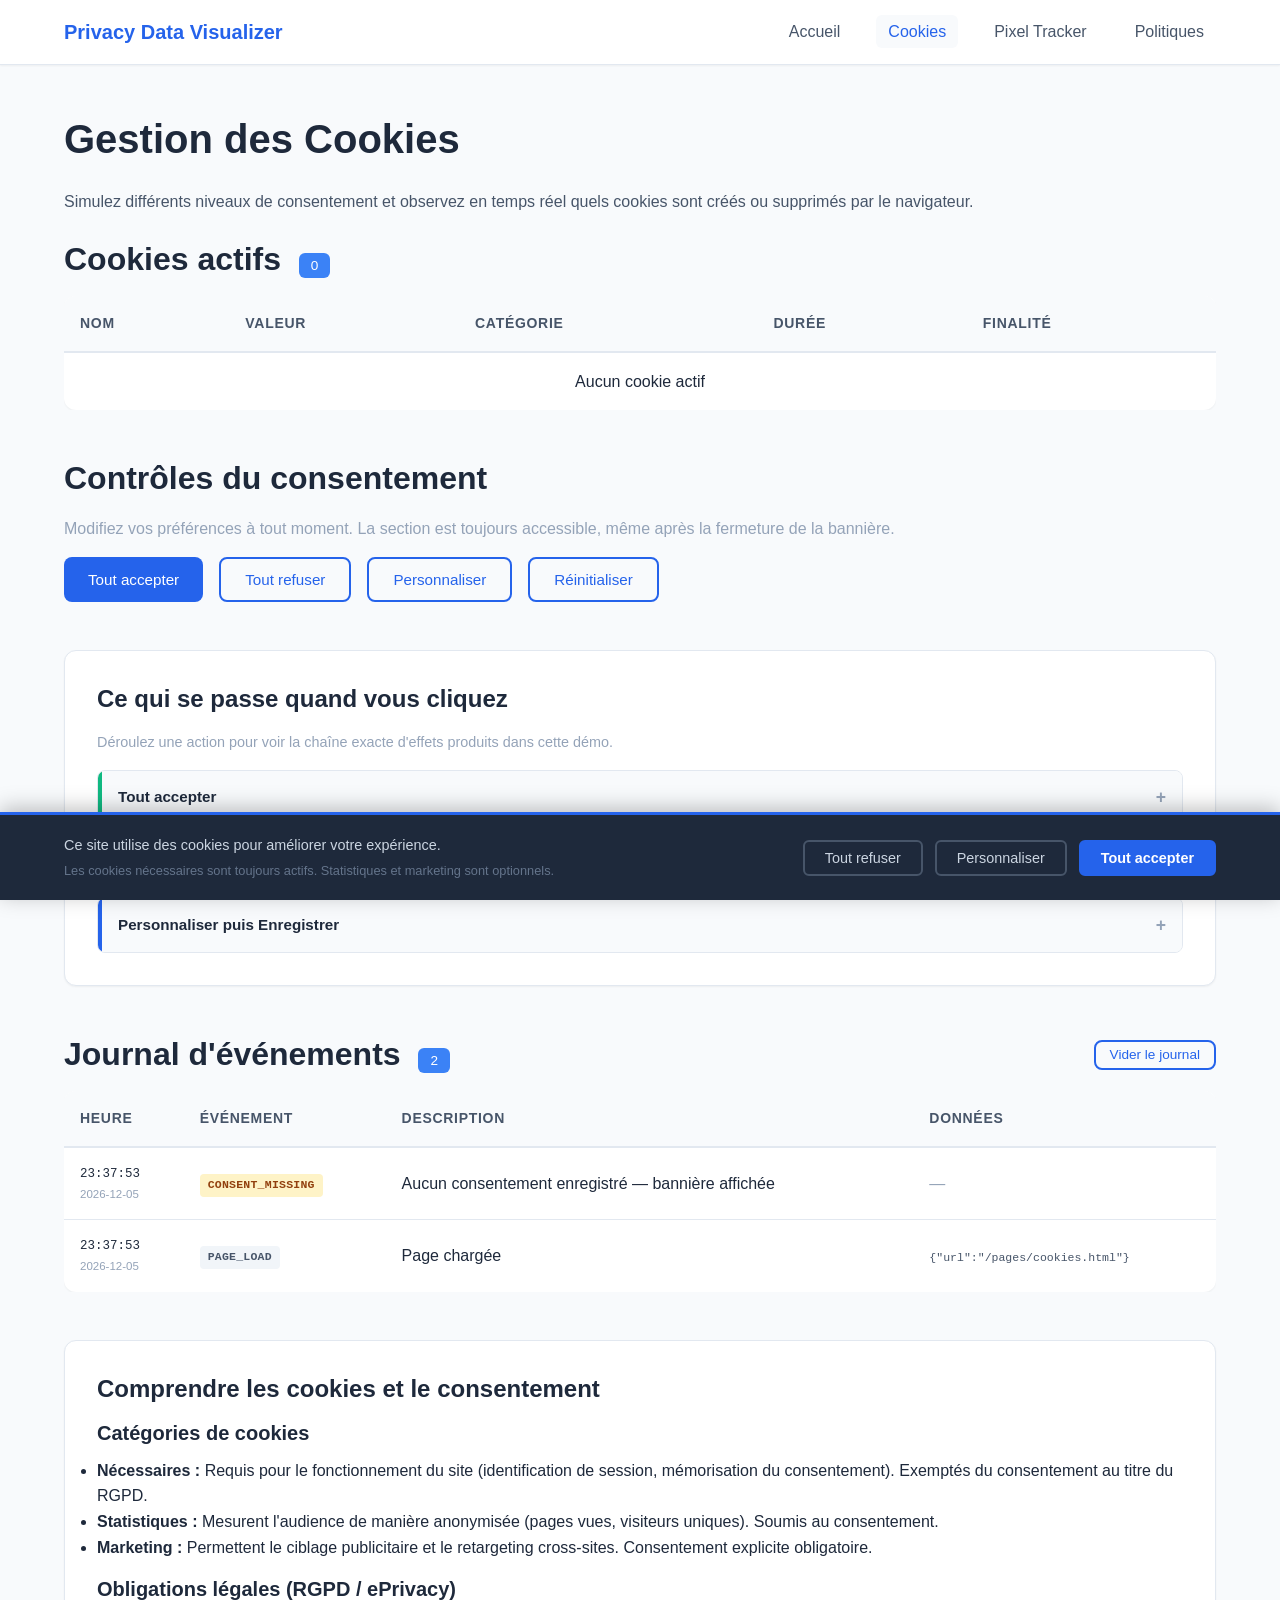
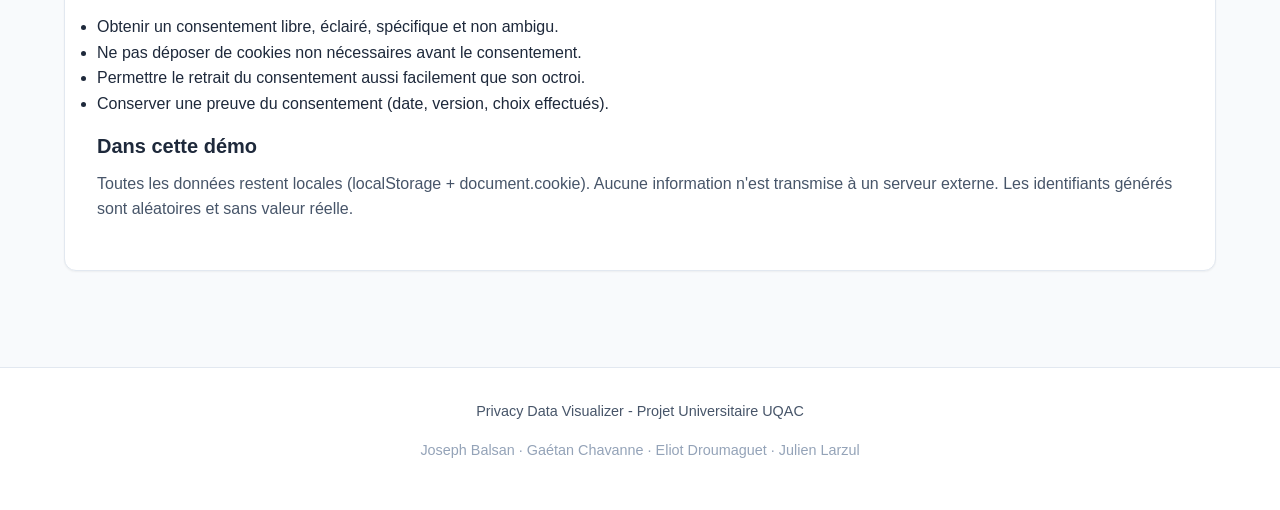
==== commit b2f953c5: "Ajout section explicative des actions de consentement Section accordion "Ce qui se passe quand vous " ====
--- a/pages/cookies.html
+++ b/pages/cookies.html
@@ -175,7 +175,85 @@
           </div>
         </section>
 
-        <!-- ── 3. Event Log ───────────────────────────────────── -->
+        <!-- ── 3. Ce qui se passe quand vous cliquez ────────── -->
+        <section class="section">
+          <div class="card">
+            <h3>Ce qui se passe quand vous cliquez</h3>
+            <p class="text-muted" style="margin-bottom:1rem;font-size:0.9rem;">
+              Déroulez une action pour voir la chaîne exacte d'effets produits dans cette démo.
+            </p>
+
+            <div class="wh-accordion">
+
+              <!-- Tout accepter -->
+              <details class="wh-item wh-accept">
+                <summary>Tout accepter</summary>
+                <div class="wh-body">
+                  <ol>
+                    <li>Le choix <code>{analytics: true, marketing: true}</code> est sauvegardé dans <code>localStorage</code> (clé <code>consent_state</code>).</li>
+                    <li>Un cookie <code>consent_state</code> est créé ou mis à jour dans le navigateur (durée : 180 jours).</li>
+                    <li>Un cookie de session <code>session_id</code> est créé s'il n'existait pas encore (durée : fermeture du navigateur).</li>
+                    <li>Un identifiant analytics <code>analytics_id</code> est généré et stocké en cookie (durée : 390 jours ≈ 13 mois).</li>
+                    <li>Un compteur de pages vues <code>page_views</code> est créé ou incrémenté (durée : 1 jour).</li>
+                    <li>Un identifiant publicitaire <code>ad_id</code> est généré (durée : 390 jours ≈ 13 mois).</li>
+                    <li>Un cookie d'attribution <code>last_campaign</code> est créé (durée : 30 jours).</li>
+                    <li>Chaque création est enregistrée dans le journal avec horodatage, nom, catégorie et valeur.</li>
+                  </ol>
+                  <p class="wh-note">
+                    <strong>Ce que ça implique :</strong> avec <code>analytics_id</code> et <code>ad_id</code> actifs 13 mois,
+                    le site peut reconnaître un même visiteur entre deux sessions — sans nom ni email.
+                    Un simple identifiant suffit à corréler des visites dans le temps.
+                  </p>
+                </div>
+              </details>
+
+              <!-- Tout refuser -->
+              <details class="wh-item wh-refuse">
+                <summary>Tout refuser</summary>
+                <div class="wh-body">
+                  <ol>
+                    <li>Le choix <code>{analytics: false, marketing: false}</code> est sauvegardé dans <code>localStorage</code>.</li>
+                    <li>Le cookie <code>consent_state</code> est créé ou mis à jour (durée : 180 jours).</li>
+                    <li>Le cookie de session <code>session_id</code> est conservé — il est nécessaire au fonctionnement.</li>
+                    <li>Si <code>analytics_id</code> et <code>page_views</code> existaient, ils sont <strong>supprimés immédiatement</strong>.</li>
+                    <li>Si <code>ad_id</code> et <code>last_campaign</code> existaient, ils sont <strong>supprimés immédiatement</strong>.</li>
+                    <li>Chaque suppression est journalisée avec la catégorie et l'horodatage.</li>
+                  </ol>
+                  <p class="wh-note">
+                    <strong>Limite réelle :</strong> cette démo supprime les cookies via JavaScript.
+                    Sur un vrai site, certains cookies sont <code>HttpOnly</code> (invisibles au JS) et
+                    ne peuvent être supprimés que côté serveur. Le JS ne peut pas non plus lire l'adresse IP.
+                  </p>
+                </div>
+              </details>
+
+              <!-- Personnaliser -->
+              <details class="wh-item wh-custom">
+                <summary>Personnaliser puis Enregistrer</summary>
+                <div class="wh-body">
+                  <ol>
+                    <li>La modal s'ouvre — les toggles reflètent l'état actuel du consentement.</li>
+                    <li>L'utilisateur active ou désactive <em>Statistiques</em> et/ou <em>Marketing</em> indépendamment.</li>
+                    <li>Clic sur "Enregistrer mes choix" → le consentement est sauvegardé dans <code>localStorage</code>.</li>
+                    <li>Si <strong>Statistiques ON</strong> : <code>analytics_id</code> (390 j) et <code>page_views</code> (1 j) sont créés.</li>
+                    <li>Si <strong>Statistiques OFF</strong> : <code>analytics_id</code> et <code>page_views</code> sont supprimés s'ils existaient.</li>
+                    <li>Si <strong>Marketing ON</strong> : <code>ad_id</code> (390 j) et <code>last_campaign</code> (30 j) sont créés.</li>
+                    <li>Si <strong>Marketing OFF</strong> : <code>ad_id</code> et <code>last_campaign</code> sont supprimés s'ils existaient.</li>
+                    <li>Le tableau des cookies et le journal se mettent à jour en temps réel.</li>
+                  </ol>
+                  <p class="wh-note">
+                    <strong>Consentement granulaire :</strong> chaque catégorie est traitée indépendamment,
+                    conformément à l'exigence RGPD d'un consentement spécifique par finalité.
+                    On peut accepter les statistiques sans accepter le marketing.
+                  </p>
+                </div>
+              </details>
+
+            </div>
+          </div>
+        </section>
+
+        <!-- ── 4. Event Log ───────────────────────────────────── -->
         <section class="section">
           <div class="control-bar">
             <h2 class="control-bar-title">
--- a/assets/css/demo.css
+++ b/assets/css/demo.css
@@ -278,6 +278,88 @@
 
 @media (max-width: 768px) {
   .cookie-banner-inner { flex-direction: column; align-items: flex-start; gap: 1rem; }
-  .scenario-save-grid  { grid-template-columns: 1fr; }
-  .scenario-divider    { padding-top: 0; font-size: 1rem; text-align: left; }
-}
+}
+
+/* ─────────────────────────────────────────────────────────────
+   "Ce qui se passe quand vous cliquez" — accordion
+   ───────────────────────────────────────────────────────────── */
+.wh-accordion {
+  display: flex;
+  flex-direction: column;
+  gap: 0.5rem;
+}
+
+.wh-item {
+  border: 1px solid #e2e8f0;
+  border-radius: 0.5rem;
+  overflow: hidden;
+}
+
+.wh-item summary {
+  display: flex;
+  justify-content: space-between;
+  align-items: center;
+  padding: 0.8rem 1rem;
+  cursor: pointer;
+  user-select: none;
+  font-weight: 600;
+  font-size: 0.95rem;
+  background: #f8fafc;
+  list-style: none;
+  border-left: 4px solid transparent;
+  transition: background 0.15s;
+}
+.wh-item summary::-webkit-details-marker { display: none; }
+.wh-item summary::after {
+  content: '+';
+  font-size: 1.1rem;
+  color: #94a3b8;
+  flex-shrink: 0;
+  margin-left: 0.75rem;
+}
+.wh-item[open] summary::after { content: '\2212'; }
+.wh-item summary:hover { background: #f1f5f9; }
+
+.wh-accept summary { border-left-color: #10b981; }
+.wh-refuse summary { border-left-color: #ef4444; }
+.wh-custom summary { border-left-color: #2563eb; }
+
+.wh-body {
+  padding: 1rem 1.25rem;
+  border-top: 1px solid #e2e8f0;
+}
+.wh-body ol {
+  margin: 0;
+  padding-left: 1.5rem;
+  display: flex;
+  flex-direction: column;
+  gap: 0.45rem;
+}
+.wh-body li {
+  font-size: 0.9rem;
+  color: #1e293b;
+  line-height: 1.55;
+}
+.wh-body code {
+  font-size: 0.82rem;
+  background: #f1f5f9;
+  padding: 0.1rem 0.35rem;
+  border-radius: 0.25rem;
+  color: #1e40af;
+}
+.wh-note {
+  margin: 0.875rem 0 0;
+  padding-top: 0.875rem;
+  border-top: 1px solid #e2e8f0;
+  font-size: 0.85rem;
+  color: #64748b;
+  line-height: 1.6;
+}
+.wh-note strong { color: #475569; }
+.wh-note code {
+  font-size: 0.8rem;
+  background: #f1f5f9;
+  padding: 0.1rem 0.3rem;
+  border-radius: 0.2rem;
+  color: #475569;
+}
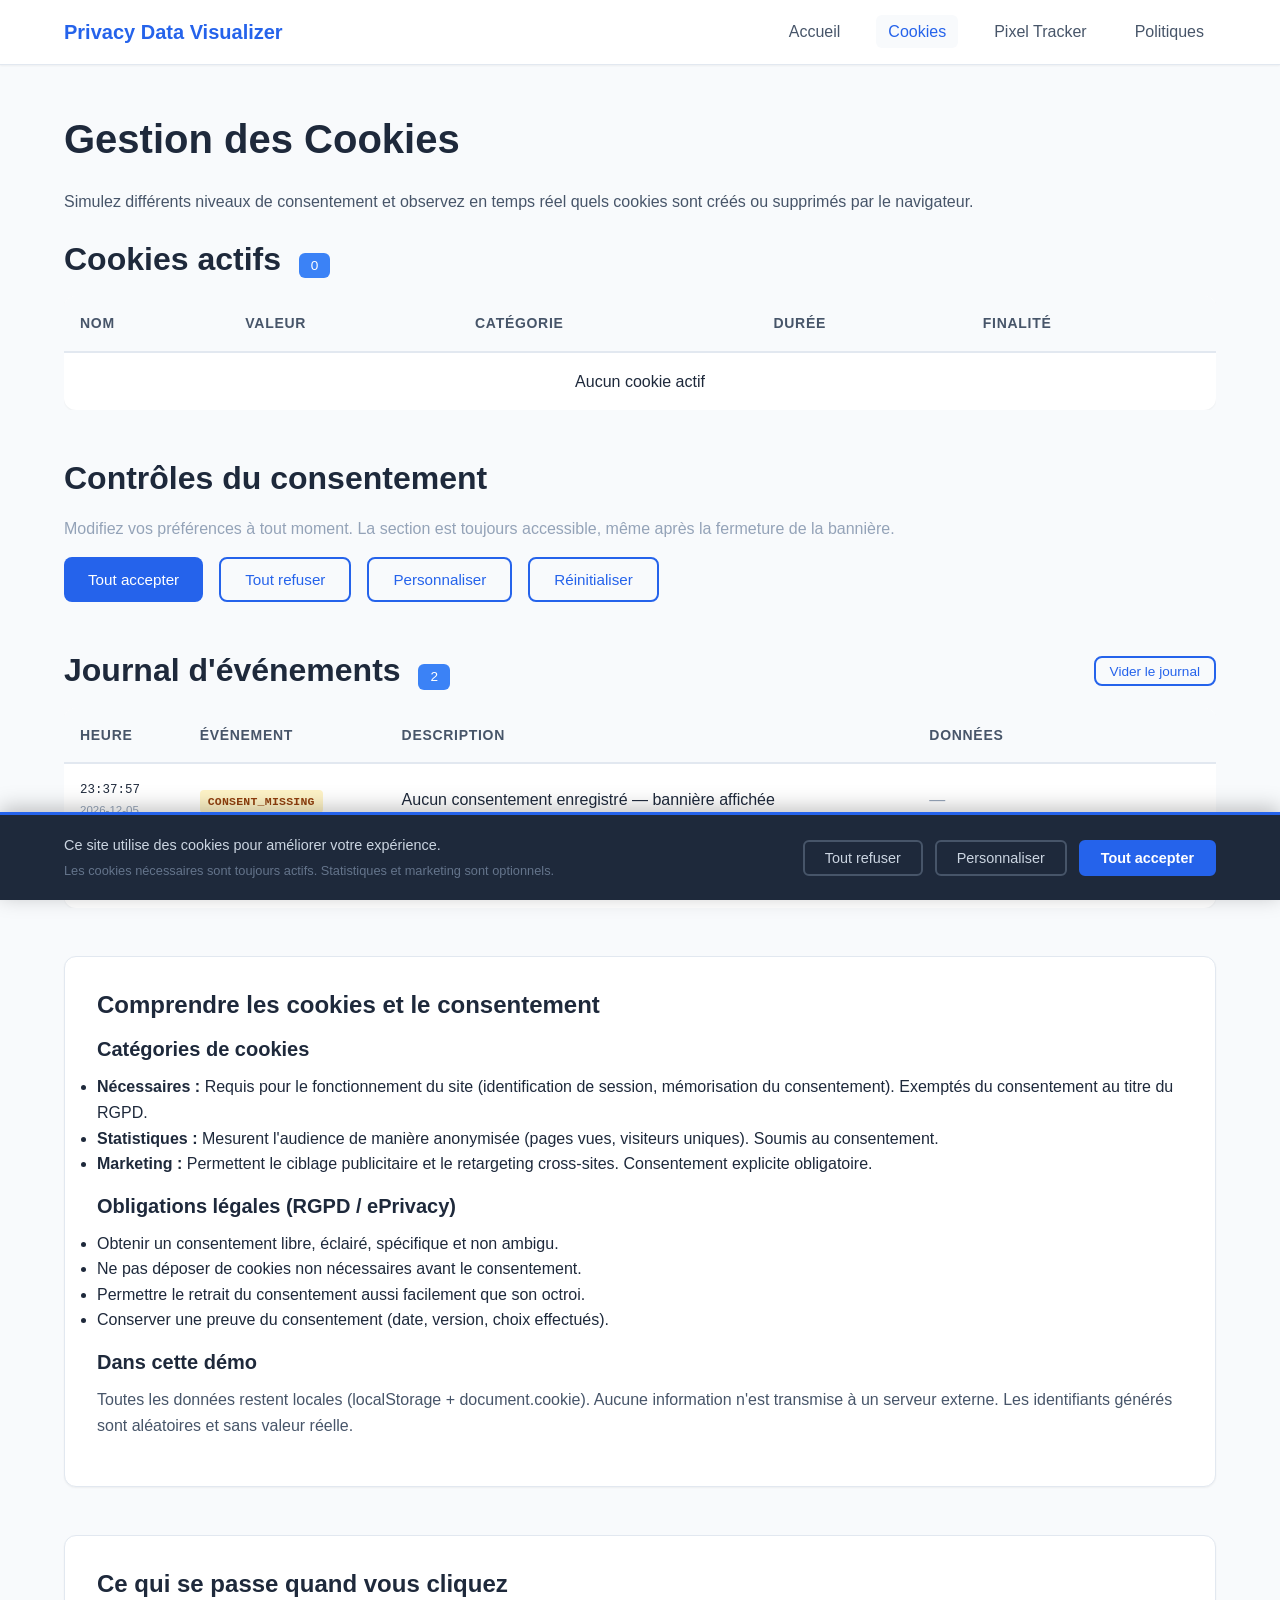
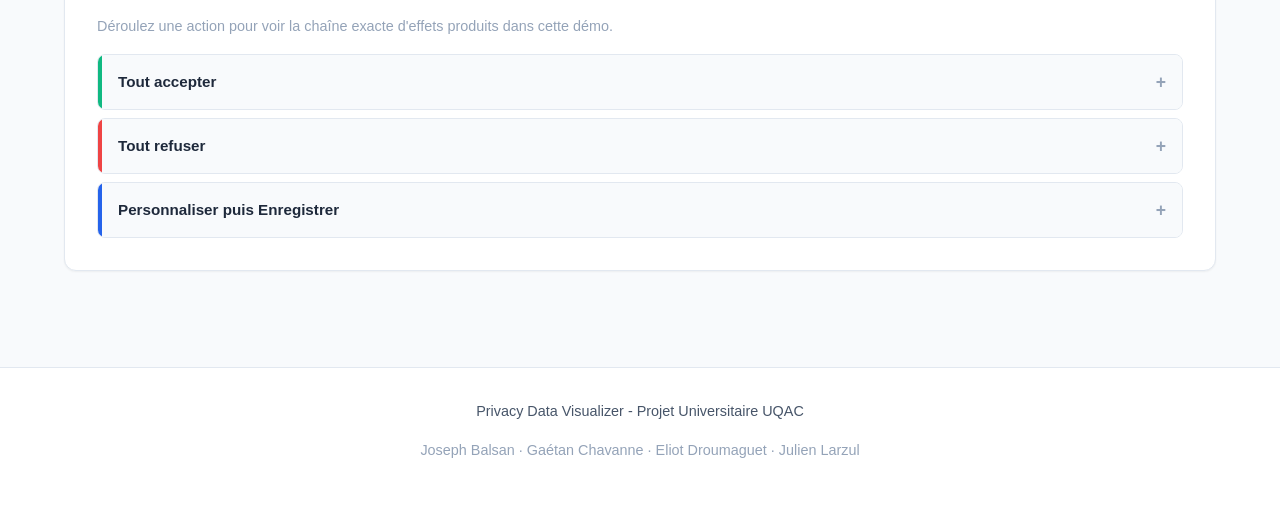
==== commit 45d0e7a3: "Ce qui se passe : déplacé en bas, tirets remplacés par des virgules" ====
--- a/pages/cookies.html
+++ b/pages/cookies.html
@@ -175,85 +175,7 @@
           </div>
         </section>
 
-        <!-- ── 3. Ce qui se passe quand vous cliquez ────────── -->
-        <section class="section">
-          <div class="card">
-            <h3>Ce qui se passe quand vous cliquez</h3>
-            <p class="text-muted" style="margin-bottom:1rem;font-size:0.9rem;">
-              Déroulez une action pour voir la chaîne exacte d'effets produits dans cette démo.
-            </p>
-
-            <div class="wh-accordion">
-
-              <!-- Tout accepter -->
-              <details class="wh-item wh-accept">
-                <summary>Tout accepter</summary>
-                <div class="wh-body">
-                  <ol>
-                    <li>Le choix <code>{analytics: true, marketing: true}</code> est sauvegardé dans <code>localStorage</code> (clé <code>consent_state</code>).</li>
-                    <li>Un cookie <code>consent_state</code> est créé ou mis à jour dans le navigateur (durée : 180 jours).</li>
-                    <li>Un cookie de session <code>session_id</code> est créé s'il n'existait pas encore (durée : fermeture du navigateur).</li>
-                    <li>Un identifiant analytics <code>analytics_id</code> est généré et stocké en cookie (durée : 390 jours ≈ 13 mois).</li>
-                    <li>Un compteur de pages vues <code>page_views</code> est créé ou incrémenté (durée : 1 jour).</li>
-                    <li>Un identifiant publicitaire <code>ad_id</code> est généré (durée : 390 jours ≈ 13 mois).</li>
-                    <li>Un cookie d'attribution <code>last_campaign</code> est créé (durée : 30 jours).</li>
-                    <li>Chaque création est enregistrée dans le journal avec horodatage, nom, catégorie et valeur.</li>
-                  </ol>
-                  <p class="wh-note">
-                    <strong>Ce que ça implique :</strong> avec <code>analytics_id</code> et <code>ad_id</code> actifs 13 mois,
-                    le site peut reconnaître un même visiteur entre deux sessions — sans nom ni email.
-                    Un simple identifiant suffit à corréler des visites dans le temps.
-                  </p>
-                </div>
-              </details>
-
-              <!-- Tout refuser -->
-              <details class="wh-item wh-refuse">
-                <summary>Tout refuser</summary>
-                <div class="wh-body">
-                  <ol>
-                    <li>Le choix <code>{analytics: false, marketing: false}</code> est sauvegardé dans <code>localStorage</code>.</li>
-                    <li>Le cookie <code>consent_state</code> est créé ou mis à jour (durée : 180 jours).</li>
-                    <li>Le cookie de session <code>session_id</code> est conservé — il est nécessaire au fonctionnement.</li>
-                    <li>Si <code>analytics_id</code> et <code>page_views</code> existaient, ils sont <strong>supprimés immédiatement</strong>.</li>
-                    <li>Si <code>ad_id</code> et <code>last_campaign</code> existaient, ils sont <strong>supprimés immédiatement</strong>.</li>
-                    <li>Chaque suppression est journalisée avec la catégorie et l'horodatage.</li>
-                  </ol>
-                  <p class="wh-note">
-                    <strong>Limite réelle :</strong> cette démo supprime les cookies via JavaScript.
-                    Sur un vrai site, certains cookies sont <code>HttpOnly</code> (invisibles au JS) et
-                    ne peuvent être supprimés que côté serveur. Le JS ne peut pas non plus lire l'adresse IP.
-                  </p>
-                </div>
-              </details>
-
-              <!-- Personnaliser -->
-              <details class="wh-item wh-custom">
-                <summary>Personnaliser puis Enregistrer</summary>
-                <div class="wh-body">
-                  <ol>
-                    <li>La modal s'ouvre — les toggles reflètent l'état actuel du consentement.</li>
-                    <li>L'utilisateur active ou désactive <em>Statistiques</em> et/ou <em>Marketing</em> indépendamment.</li>
-                    <li>Clic sur "Enregistrer mes choix" → le consentement est sauvegardé dans <code>localStorage</code>.</li>
-                    <li>Si <strong>Statistiques ON</strong> : <code>analytics_id</code> (390 j) et <code>page_views</code> (1 j) sont créés.</li>
-                    <li>Si <strong>Statistiques OFF</strong> : <code>analytics_id</code> et <code>page_views</code> sont supprimés s'ils existaient.</li>
-                    <li>Si <strong>Marketing ON</strong> : <code>ad_id</code> (390 j) et <code>last_campaign</code> (30 j) sont créés.</li>
-                    <li>Si <strong>Marketing OFF</strong> : <code>ad_id</code> et <code>last_campaign</code> sont supprimés s'ils existaient.</li>
-                    <li>Le tableau des cookies et le journal se mettent à jour en temps réel.</li>
-                  </ol>
-                  <p class="wh-note">
-                    <strong>Consentement granulaire :</strong> chaque catégorie est traitée indépendamment,
-                    conformément à l'exigence RGPD d'un consentement spécifique par finalité.
-                    On peut accepter les statistiques sans accepter le marketing.
-                  </p>
-                </div>
-              </details>
-
-            </div>
-          </div>
-        </section>
-
-        <!-- ── 4. Event Log ───────────────────────────────────── -->
+        <!-- ── 3. Event Log ───────────────────────────────────── -->
         <section class="section">
           <div class="control-bar">
             <h2 class="control-bar-title">
@@ -322,6 +244,84 @@
           </div>
         </section>
 
+        <!-- ── 5. Ce qui se passe quand vous cliquez ────────── -->
+        <section class="section">
+          <div class="card">
+            <h3>Ce qui se passe quand vous cliquez</h3>
+            <p class="text-muted" style="margin-bottom:1rem;font-size:0.9rem;">
+              Déroulez une action pour voir la chaîne exacte d'effets produits dans cette démo.
+            </p>
+
+            <div class="wh-accordion">
+
+              <!-- Tout accepter -->
+              <details class="wh-item wh-accept">
+                <summary>Tout accepter</summary>
+                <div class="wh-body">
+                  <ol>
+                    <li>Le choix <code>{analytics: true, marketing: true}</code> est sauvegardé dans <code>localStorage</code> (clé <code>consent_state</code>).</li>
+                    <li>Un cookie <code>consent_state</code> est créé ou mis à jour dans le navigateur (durée : 180 jours).</li>
+                    <li>Un cookie de session <code>session_id</code> est créé s'il n'existait pas encore (durée : fermeture du navigateur).</li>
+                    <li>Un identifiant analytics <code>analytics_id</code> est généré et stocké en cookie (durée : 390 jours, soit 13 mois).</li>
+                    <li>Un compteur de pages vues <code>page_views</code> est créé ou incrémenté (durée : 1 jour).</li>
+                    <li>Un identifiant publicitaire <code>ad_id</code> est généré (durée : 390 jours, soit 13 mois).</li>
+                    <li>Un cookie d'attribution <code>last_campaign</code> est créé (durée : 30 jours).</li>
+                    <li>Chaque création est enregistrée dans le journal avec horodatage, nom, catégorie et valeur.</li>
+                  </ol>
+                  <p class="wh-note">
+                    <strong>Ce que ça implique :</strong> avec <code>analytics_id</code> et <code>ad_id</code> actifs 13 mois,
+                    le site peut reconnaître un même visiteur entre deux sessions, sans nom ni email.
+                    Un simple identifiant suffit à corréler des visites dans le temps.
+                  </p>
+                </div>
+              </details>
+
+              <!-- Tout refuser -->
+              <details class="wh-item wh-refuse">
+                <summary>Tout refuser</summary>
+                <div class="wh-body">
+                  <ol>
+                    <li>Le choix <code>{analytics: false, marketing: false}</code> est sauvegardé dans <code>localStorage</code>.</li>
+                    <li>Le cookie <code>consent_state</code> est créé ou mis à jour (durée : 180 jours).</li>
+                    <li>Le cookie de session <code>session_id</code> est conservé, il est nécessaire au fonctionnement.</li>
+                    <li>Si <code>analytics_id</code> et <code>page_views</code> existaient, ils sont <strong>supprimés immédiatement</strong>.</li>
+                    <li>Si <code>ad_id</code> et <code>last_campaign</code> existaient, ils sont <strong>supprimés immédiatement</strong>.</li>
+                    <li>Chaque suppression est journalisée avec la catégorie et l'horodatage.</li>
+                  </ol>
+                  <p class="wh-note">
+                    <strong>Limite réelle :</strong> cette démo supprime les cookies via JavaScript.
+                    Sur un vrai site, certains cookies sont <code>HttpOnly</code> (invisibles au JS) et
+                    ne peuvent être supprimés que côté serveur. Le JS ne peut pas non plus lire l'adresse IP.
+                  </p>
+                </div>
+              </details>
+
+              <!-- Personnaliser -->
+              <details class="wh-item wh-custom">
+                <summary>Personnaliser puis Enregistrer</summary>
+                <div class="wh-body">
+                  <ol>
+                    <li>La modal s'ouvre, les toggles reflètent l'état actuel du consentement.</li>
+                    <li>L'utilisateur active ou désactive <em>Statistiques</em> et/ou <em>Marketing</em> indépendamment.</li>
+                    <li>Clic sur "Enregistrer mes choix" : le consentement est sauvegardé dans <code>localStorage</code>.</li>
+                    <li>Si <strong>Statistiques ON</strong> : <code>analytics_id</code> (390 j) et <code>page_views</code> (1 j) sont créés.</li>
+                    <li>Si <strong>Statistiques OFF</strong> : <code>analytics_id</code> et <code>page_views</code> sont supprimés s'ils existaient.</li>
+                    <li>Si <strong>Marketing ON</strong> : <code>ad_id</code> (390 j) et <code>last_campaign</code> (30 j) sont créés.</li>
+                    <li>Si <strong>Marketing OFF</strong> : <code>ad_id</code> et <code>last_campaign</code> sont supprimés s'ils existaient.</li>
+                    <li>Le tableau des cookies et le journal se mettent à jour en temps réel.</li>
+                  </ol>
+                  <p class="wh-note">
+                    <strong>Consentement granulaire :</strong> chaque catégorie est traitée indépendamment,
+                    conformément à l'exigence RGPD d'un consentement spécifique par finalité.
+                    On peut accepter les statistiques sans accepter le marketing.
+                  </p>
+                </div>
+              </details>
+
+            </div>
+          </div>
+        </section>
+
       </div><!-- /.container -->
     </main>
 
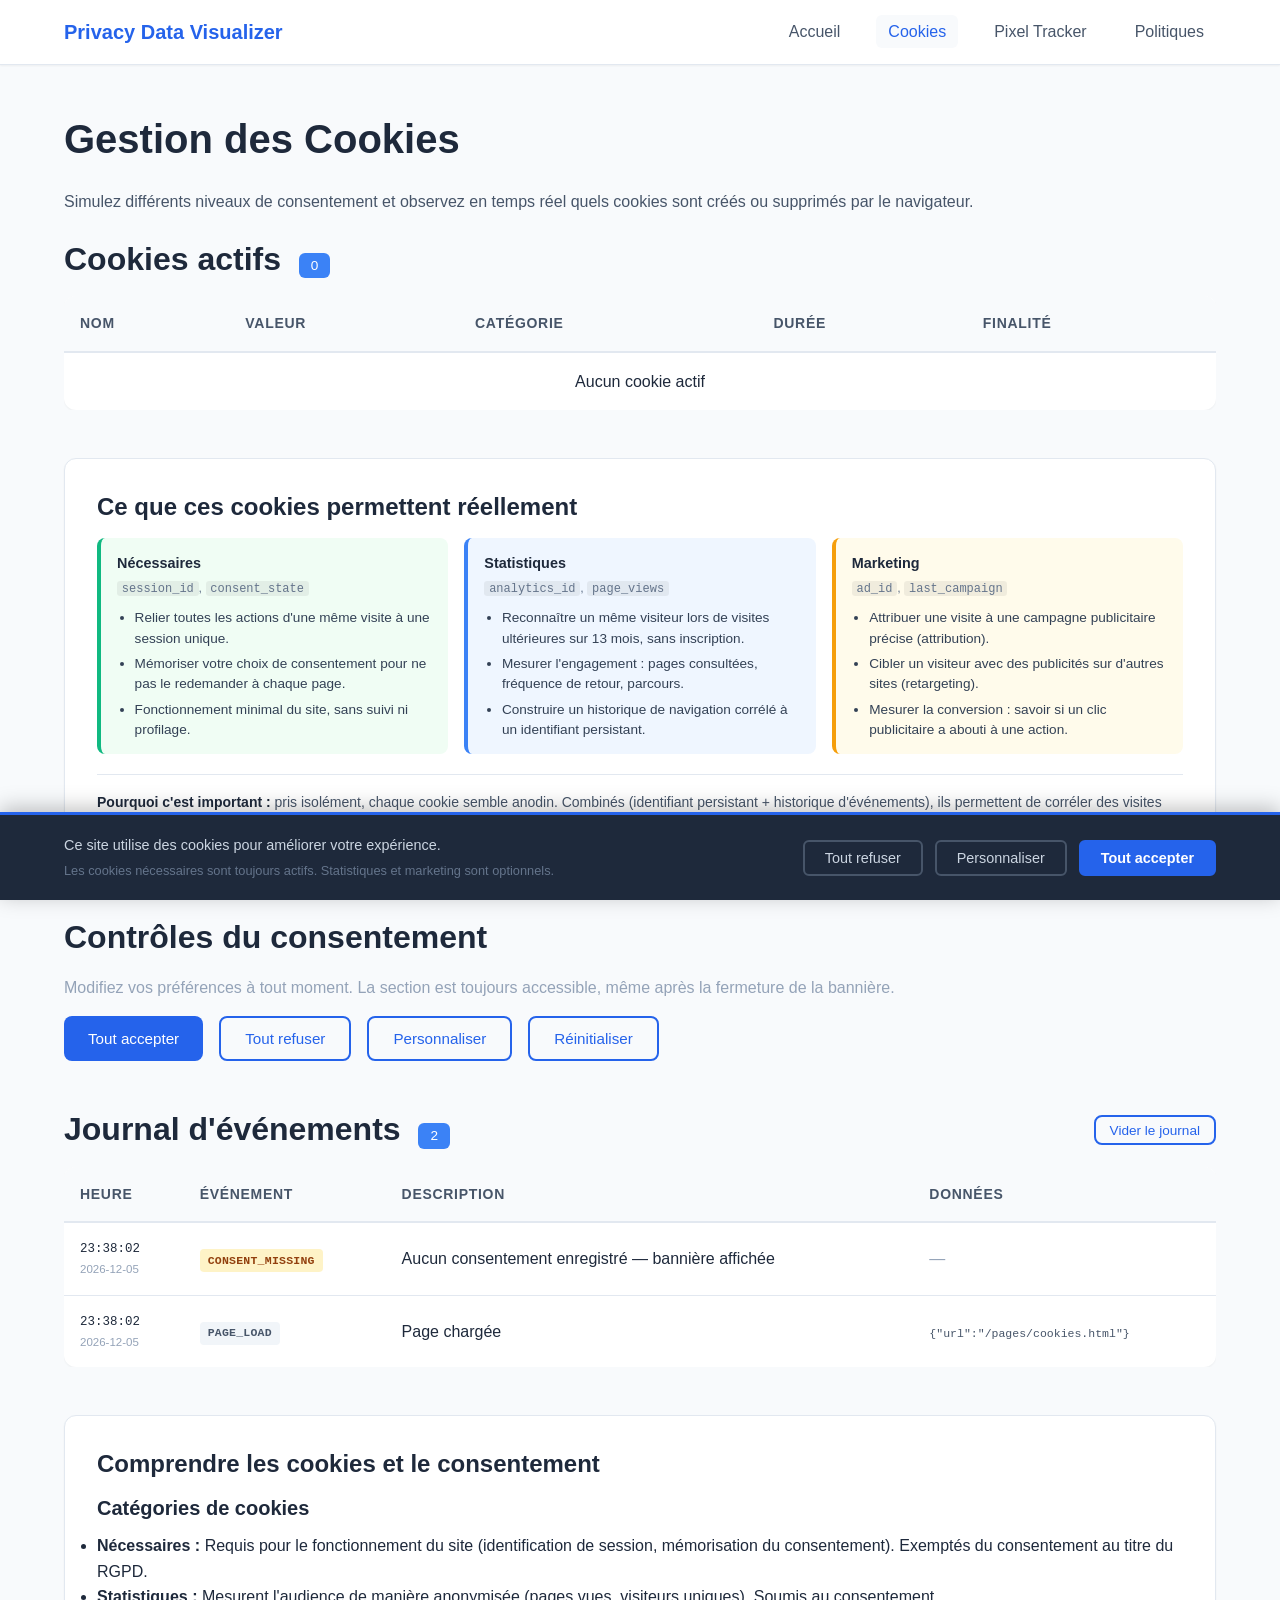
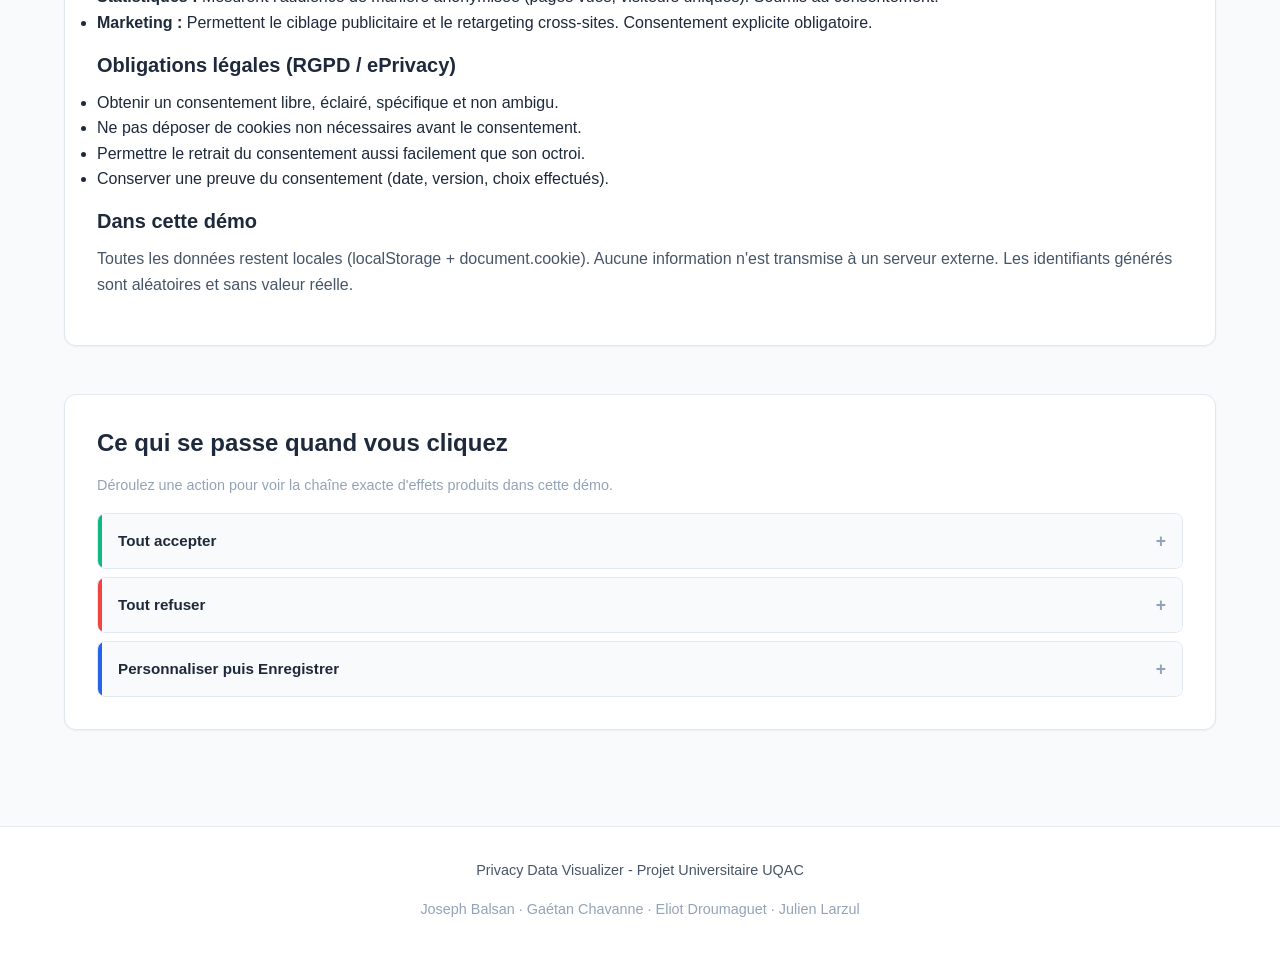
==== commit 943177ec: "Ajout section explicative des implications par catégorie de cookie" ====
--- a/pages/cookies.html
+++ b/pages/cookies.html
@@ -160,7 +160,60 @@
           </div>
         </section>
 
-        <!-- ── 2. Consent Controls ────────────────────────────── -->
+        <!-- ── 2. Ce que ces cookies permettent réellement ─────── -->
+        <section class="section">
+          <div class="card">
+            <h3>Ce que ces cookies permettent réellement</h3>
+
+            <div class="cmg-grid">
+
+              <div class="cmg-group cmg-necessary">
+                <div class="cmg-header">
+                  <span class="cmg-label">Nécessaires</span>
+                  <span class="cmg-names"><code>session_id</code>, <code>consent_state</code></span>
+                </div>
+                <ul class="cmg-list">
+                  <li>Relier toutes les actions d'une même visite à une session unique.</li>
+                  <li>Mémoriser votre choix de consentement pour ne pas le redemander à chaque page.</li>
+                  <li>Fonctionnement minimal du site, sans suivi ni profilage.</li>
+                </ul>
+              </div>
+
+              <div class="cmg-group cmg-analytics">
+                <div class="cmg-header">
+                  <span class="cmg-label">Statistiques</span>
+                  <span class="cmg-names"><code>analytics_id</code>, <code>page_views</code></span>
+                </div>
+                <ul class="cmg-list">
+                  <li>Reconnaître un même visiteur lors de visites ultérieures sur 13 mois, sans inscription.</li>
+                  <li>Mesurer l'engagement : pages consultées, fréquence de retour, parcours.</li>
+                  <li>Construire un historique de navigation corrélé à un identifiant persistant.</li>
+                </ul>
+              </div>
+
+              <div class="cmg-group cmg-marketing">
+                <div class="cmg-header">
+                  <span class="cmg-label">Marketing</span>
+                  <span class="cmg-names"><code>ad_id</code>, <code>last_campaign</code></span>
+                </div>
+                <ul class="cmg-list">
+                  <li>Attribuer une visite à une campagne publicitaire précise (attribution).</li>
+                  <li>Cibler un visiteur avec des publicités sur d'autres sites (retargeting).</li>
+                  <li>Mesurer la conversion : savoir si un clic publicitaire a abouti à une action.</li>
+                </ul>
+              </div>
+
+            </div>
+
+            <p class="cmg-why">
+              <strong>Pourquoi c'est important :</strong> pris isolément, chaque cookie semble anodin.
+              Combinés (identifiant persistant + historique d'événements), ils permettent de corréler
+              des visites dans le temps, même sans nom ni email.
+            </p>
+          </div>
+        </section>
+
+        <!-- ── 3. Consent Controls ────────────────────────────── -->
         <section class="section">
           <h2>Contrôles du consentement</h2>
           <p class="text-muted mb-md">
--- a/assets/css/demo.css
+++ b/assets/css/demo.css
@@ -281,6 +281,75 @@
 }
 
 /* ─────────────────────────────────────────────────────────────
+   "Ce que ces cookies permettent réellement" — grille
+   ───────────────────────────────────────────────────────────── */
+.cmg-grid {
+  display: grid;
+  grid-template-columns: repeat(3, 1fr);
+  gap: 1rem;
+  margin-bottom: 1.25rem;
+}
+
+.cmg-group {
+  border-radius: 0.5rem;
+  padding: 0.875rem 1rem;
+  border-left: 4px solid transparent;
+}
+.cmg-necessary { background: #f0fdf4; border-left-color: #10b981; }
+.cmg-analytics { background: #eff6ff; border-left-color: #3b82f6; }
+.cmg-marketing { background: #fffbeb; border-left-color: #f59e0b; }
+
+.cmg-header {
+  display: flex;
+  flex-direction: column;
+  gap: 0.2rem;
+  margin-bottom: 0.6rem;
+}
+.cmg-label {
+  font-weight: 700;
+  font-size: 0.9rem;
+  color: #1e293b;
+}
+.cmg-names {
+  font-size: 0.78rem;
+  color: #64748b;
+}
+.cmg-names code {
+  font-size: 0.75rem;
+  background: rgba(0,0,0,0.06);
+  padding: 0.05rem 0.3rem;
+  border-radius: 0.2rem;
+  color: inherit;
+}
+
+.cmg-list {
+  margin: 0;
+  padding-left: 1.1rem;
+  display: flex;
+  flex-direction: column;
+  gap: 0.3rem;
+}
+.cmg-list li {
+  font-size: 0.85rem;
+  color: #334155;
+  line-height: 1.5;
+}
+
+.cmg-why {
+  margin: 0;
+  font-size: 0.875rem;
+  color: #475569;
+  line-height: 1.6;
+  padding-top: 1rem;
+  border-top: 1px solid #e2e8f0;
+}
+.cmg-why strong { color: #1e293b; }
+
+@media (max-width: 768px) {
+  .cmg-grid { grid-template-columns: 1fr; }
+}
+
+/* ─────────────────────────────────────────────────────────────
    "Ce qui se passe quand vous cliquez" — accordion
    ───────────────────────────────────────────────────────────── */
 .wh-accordion {
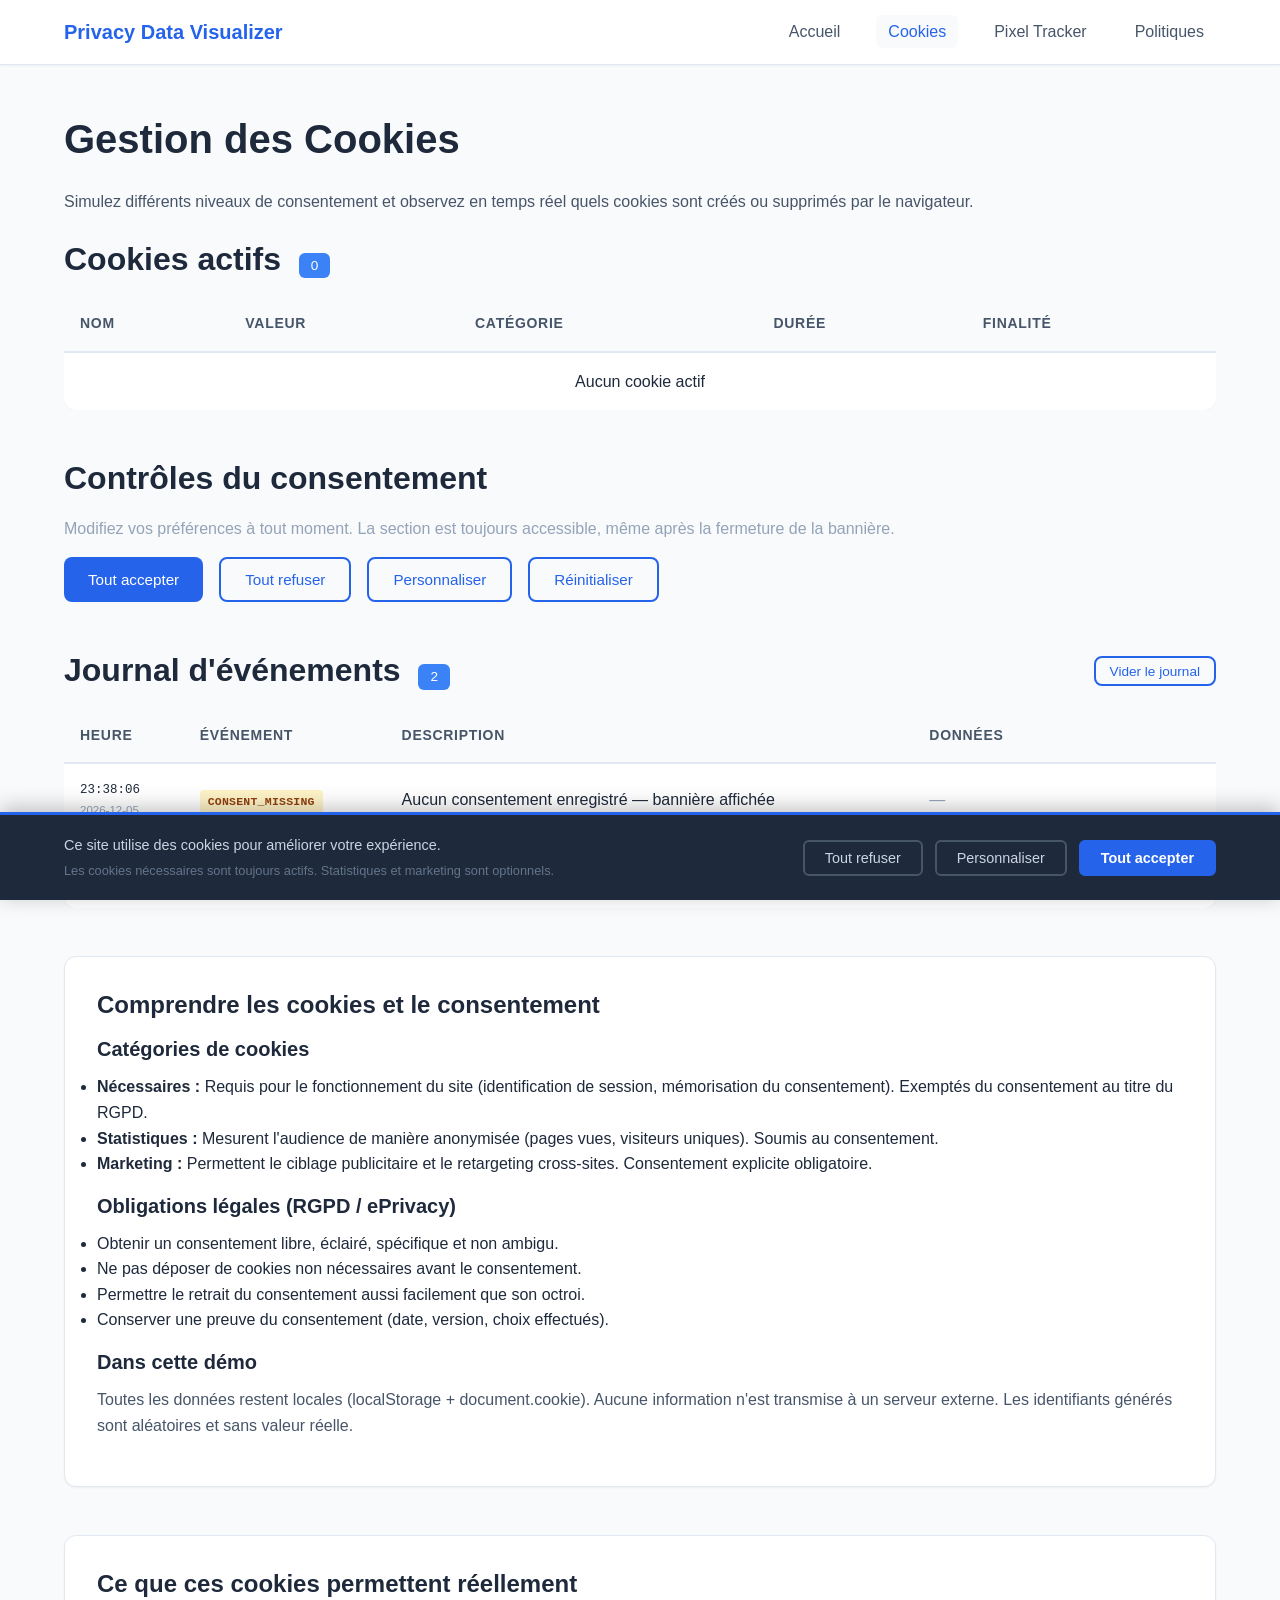
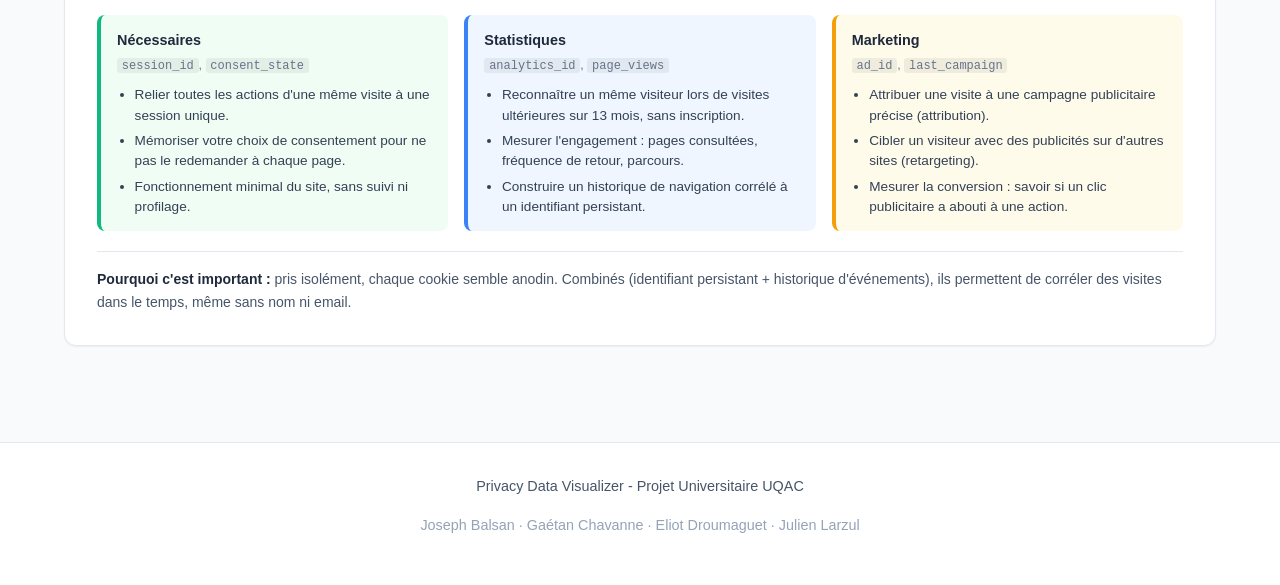
==== commit 005dd367: "Réorganisation : suppression accordéon, section implications déplacée en bas" ====
--- a/pages/cookies.html
+++ b/pages/cookies.html
@@ -160,60 +160,7 @@
           </div>
         </section>
 
-        <!-- ── 2. Ce que ces cookies permettent réellement ─────── -->
-        <section class="section">
-          <div class="card">
-            <h3>Ce que ces cookies permettent réellement</h3>
-
-            <div class="cmg-grid">
-
-              <div class="cmg-group cmg-necessary">
-                <div class="cmg-header">
-                  <span class="cmg-label">Nécessaires</span>
-                  <span class="cmg-names"><code>session_id</code>, <code>consent_state</code></span>
-                </div>
-                <ul class="cmg-list">
-                  <li>Relier toutes les actions d'une même visite à une session unique.</li>
-                  <li>Mémoriser votre choix de consentement pour ne pas le redemander à chaque page.</li>
-                  <li>Fonctionnement minimal du site, sans suivi ni profilage.</li>
-                </ul>
-              </div>
-
-              <div class="cmg-group cmg-analytics">
-                <div class="cmg-header">
-                  <span class="cmg-label">Statistiques</span>
-                  <span class="cmg-names"><code>analytics_id</code>, <code>page_views</code></span>
-                </div>
-                <ul class="cmg-list">
-                  <li>Reconnaître un même visiteur lors de visites ultérieures sur 13 mois, sans inscription.</li>
-                  <li>Mesurer l'engagement : pages consultées, fréquence de retour, parcours.</li>
-                  <li>Construire un historique de navigation corrélé à un identifiant persistant.</li>
-                </ul>
-              </div>
-
-              <div class="cmg-group cmg-marketing">
-                <div class="cmg-header">
-                  <span class="cmg-label">Marketing</span>
-                  <span class="cmg-names"><code>ad_id</code>, <code>last_campaign</code></span>
-                </div>
-                <ul class="cmg-list">
-                  <li>Attribuer une visite à une campagne publicitaire précise (attribution).</li>
-                  <li>Cibler un visiteur avec des publicités sur d'autres sites (retargeting).</li>
-                  <li>Mesurer la conversion : savoir si un clic publicitaire a abouti à une action.</li>
-                </ul>
-              </div>
-
-            </div>
-
-            <p class="cmg-why">
-              <strong>Pourquoi c'est important :</strong> pris isolément, chaque cookie semble anodin.
-              Combinés (identifiant persistant + historique d'événements), ils permettent de corréler
-              des visites dans le temps, même sans nom ni email.
-            </p>
-          </div>
-        </section>
-
-        <!-- ── 3. Consent Controls ────────────────────────────── -->
+        <!-- ── 2. Consent Controls ────────────────────────────── -->
         <section class="section">
           <h2>Contrôles du consentement</h2>
           <p class="text-muted mb-md">
@@ -297,81 +244,56 @@
           </div>
         </section>
 
-        <!-- ── 5. Ce qui se passe quand vous cliquez ────────── -->
+        <!-- ── 5. Ce que ces cookies permettent réellement ─────── -->
         <section class="section">
           <div class="card">
-            <h3>Ce qui se passe quand vous cliquez</h3>
-            <p class="text-muted" style="margin-bottom:1rem;font-size:0.9rem;">
-              Déroulez une action pour voir la chaîne exacte d'effets produits dans cette démo.
+            <h3>Ce que ces cookies permettent réellement</h3>
+
+            <div class="cmg-grid">
+
+              <div class="cmg-group cmg-necessary">
+                <div class="cmg-header">
+                  <span class="cmg-label">Nécessaires</span>
+                  <span class="cmg-names"><code>session_id</code>, <code>consent_state</code></span>
+                </div>
+                <ul class="cmg-list">
+                  <li>Relier toutes les actions d'une même visite à une session unique.</li>
+                  <li>Mémoriser votre choix de consentement pour ne pas le redemander à chaque page.</li>
+                  <li>Fonctionnement minimal du site, sans suivi ni profilage.</li>
+                </ul>
+              </div>
+
+              <div class="cmg-group cmg-analytics">
+                <div class="cmg-header">
+                  <span class="cmg-label">Statistiques</span>
+                  <span class="cmg-names"><code>analytics_id</code>, <code>page_views</code></span>
+                </div>
+                <ul class="cmg-list">
+                  <li>Reconnaître un même visiteur lors de visites ultérieures sur 13 mois, sans inscription.</li>
+                  <li>Mesurer l'engagement : pages consultées, fréquence de retour, parcours.</li>
+                  <li>Construire un historique de navigation corrélé à un identifiant persistant.</li>
+                </ul>
+              </div>
+
+              <div class="cmg-group cmg-marketing">
+                <div class="cmg-header">
+                  <span class="cmg-label">Marketing</span>
+                  <span class="cmg-names"><code>ad_id</code>, <code>last_campaign</code></span>
+                </div>
+                <ul class="cmg-list">
+                  <li>Attribuer une visite à une campagne publicitaire précise (attribution).</li>
+                  <li>Cibler un visiteur avec des publicités sur d'autres sites (retargeting).</li>
+                  <li>Mesurer la conversion : savoir si un clic publicitaire a abouti à une action.</li>
+                </ul>
+              </div>
+
+            </div>
+
+            <p class="cmg-why">
+              <strong>Pourquoi c'est important :</strong> pris isolément, chaque cookie semble anodin.
+              Combinés (identifiant persistant + historique d'événements), ils permettent de corréler
+              des visites dans le temps, même sans nom ni email.
             </p>
-
-            <div class="wh-accordion">
-
-              <!-- Tout accepter -->
-              <details class="wh-item wh-accept">
-                <summary>Tout accepter</summary>
-                <div class="wh-body">
-                  <ol>
-                    <li>Le choix <code>{analytics: true, marketing: true}</code> est sauvegardé dans <code>localStorage</code> (clé <code>consent_state</code>).</li>
-                    <li>Un cookie <code>consent_state</code> est créé ou mis à jour dans le navigateur (durée : 180 jours).</li>
-                    <li>Un cookie de session <code>session_id</code> est créé s'il n'existait pas encore (durée : fermeture du navigateur).</li>
-                    <li>Un identifiant analytics <code>analytics_id</code> est généré et stocké en cookie (durée : 390 jours, soit 13 mois).</li>
-                    <li>Un compteur de pages vues <code>page_views</code> est créé ou incrémenté (durée : 1 jour).</li>
-                    <li>Un identifiant publicitaire <code>ad_id</code> est généré (durée : 390 jours, soit 13 mois).</li>
-                    <li>Un cookie d'attribution <code>last_campaign</code> est créé (durée : 30 jours).</li>
-                    <li>Chaque création est enregistrée dans le journal avec horodatage, nom, catégorie et valeur.</li>
-                  </ol>
-                  <p class="wh-note">
-                    <strong>Ce que ça implique :</strong> avec <code>analytics_id</code> et <code>ad_id</code> actifs 13 mois,
-                    le site peut reconnaître un même visiteur entre deux sessions, sans nom ni email.
-                    Un simple identifiant suffit à corréler des visites dans le temps.
-                  </p>
-                </div>
-              </details>
-
-              <!-- Tout refuser -->
-              <details class="wh-item wh-refuse">
-                <summary>Tout refuser</summary>
-                <div class="wh-body">
-                  <ol>
-                    <li>Le choix <code>{analytics: false, marketing: false}</code> est sauvegardé dans <code>localStorage</code>.</li>
-                    <li>Le cookie <code>consent_state</code> est créé ou mis à jour (durée : 180 jours).</li>
-                    <li>Le cookie de session <code>session_id</code> est conservé, il est nécessaire au fonctionnement.</li>
-                    <li>Si <code>analytics_id</code> et <code>page_views</code> existaient, ils sont <strong>supprimés immédiatement</strong>.</li>
-                    <li>Si <code>ad_id</code> et <code>last_campaign</code> existaient, ils sont <strong>supprimés immédiatement</strong>.</li>
-                    <li>Chaque suppression est journalisée avec la catégorie et l'horodatage.</li>
-                  </ol>
-                  <p class="wh-note">
-                    <strong>Limite réelle :</strong> cette démo supprime les cookies via JavaScript.
-                    Sur un vrai site, certains cookies sont <code>HttpOnly</code> (invisibles au JS) et
-                    ne peuvent être supprimés que côté serveur. Le JS ne peut pas non plus lire l'adresse IP.
-                  </p>
-                </div>
-              </details>
-
-              <!-- Personnaliser -->
-              <details class="wh-item wh-custom">
-                <summary>Personnaliser puis Enregistrer</summary>
-                <div class="wh-body">
-                  <ol>
-                    <li>La modal s'ouvre, les toggles reflètent l'état actuel du consentement.</li>
-                    <li>L'utilisateur active ou désactive <em>Statistiques</em> et/ou <em>Marketing</em> indépendamment.</li>
-                    <li>Clic sur "Enregistrer mes choix" : le consentement est sauvegardé dans <code>localStorage</code>.</li>
-                    <li>Si <strong>Statistiques ON</strong> : <code>analytics_id</code> (390 j) et <code>page_views</code> (1 j) sont créés.</li>
-                    <li>Si <strong>Statistiques OFF</strong> : <code>analytics_id</code> et <code>page_views</code> sont supprimés s'ils existaient.</li>
-                    <li>Si <strong>Marketing ON</strong> : <code>ad_id</code> (390 j) et <code>last_campaign</code> (30 j) sont créés.</li>
-                    <li>Si <strong>Marketing OFF</strong> : <code>ad_id</code> et <code>last_campaign</code> sont supprimés s'ils existaient.</li>
-                    <li>Le tableau des cookies et le journal se mettent à jour en temps réel.</li>
-                  </ol>
-                  <p class="wh-note">
-                    <strong>Consentement granulaire :</strong> chaque catégorie est traitée indépendamment,
-                    conformément à l'exigence RGPD d'un consentement spécifique par finalité.
-                    On peut accepter les statistiques sans accepter le marketing.
-                  </p>
-                </div>
-              </details>
-
-            </div>
           </div>
         </section>
 
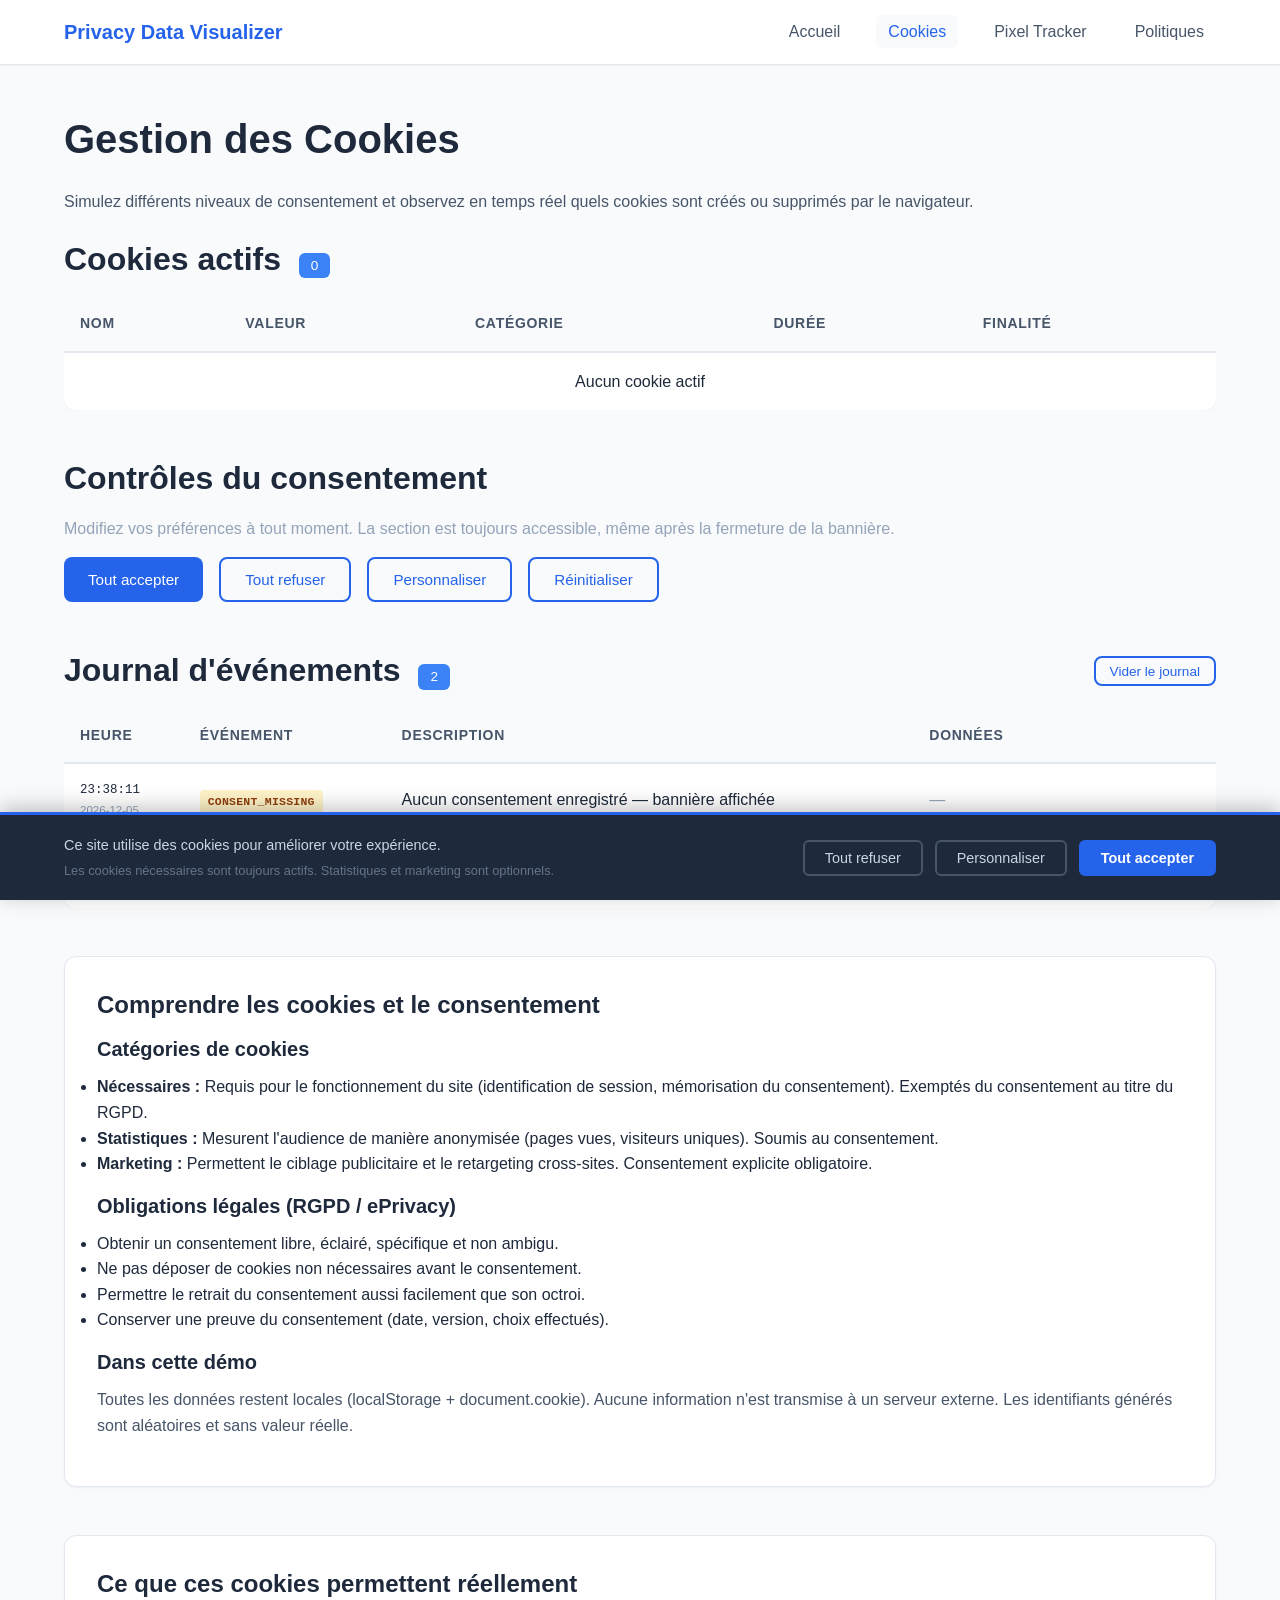
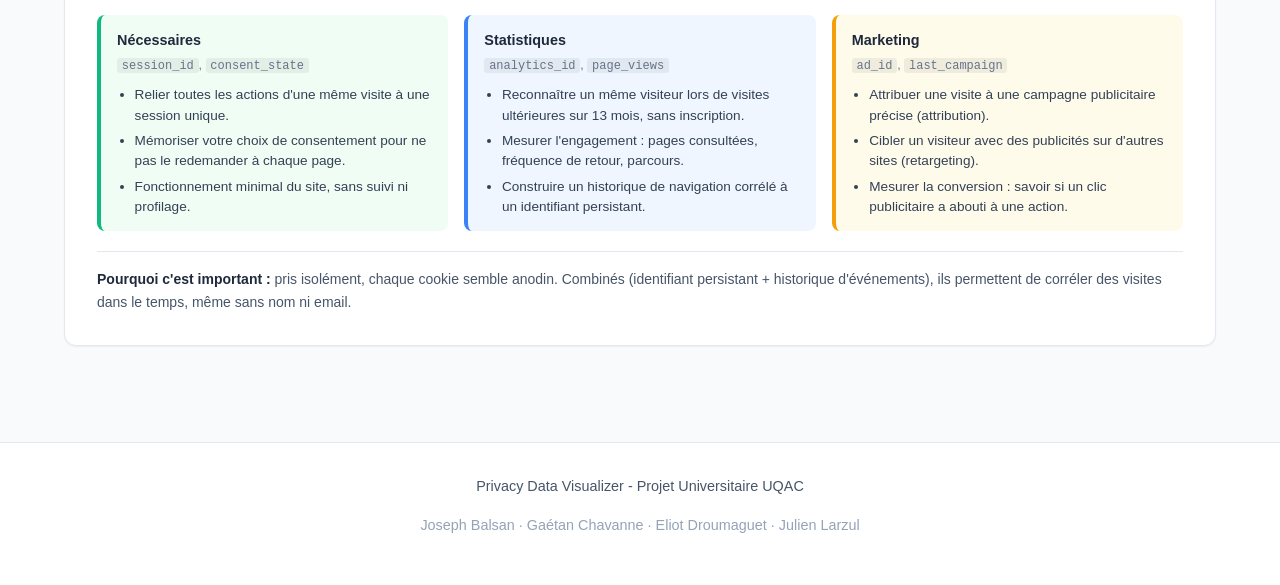
==== commit 1d2bbed1: "Suppression des commentaires HTML de cookies.html" ====
--- a/pages/cookies.html
+++ b/pages/cookies.html
@@ -1,18 +1,4 @@
 <!doctype html>
-<!--
-  ======================================================================
-  cookies.html — Gestion des Cookies (démo interactive de consentement)
-
-  Scénarios de test recommandés :
-  1. Premier chargement    : bannière visible, log CONSENT_MISSING
-  2. Tout accepter         : bannière disparaît, 6 cookies créés, log CONSENT_ACCEPT_ALL
-  3. Recharger la page     : bannière absente, log CONSENT_LOADED + page_views incrémenté
-  4. Personnaliser         : modal s'ouvre, toggles reflètent l'état courant
-  5. Enregistrer les choix : log CONSENT_CUSTOM_SAVE, cookies ajustés selon sélection
-  6. Tout refuser          : cookies analytics + marketing supprimés, log CONSENT_REFUSE_ALL
-  7. Réinitialiser         : tous cookies supprimés, bannière réapparaît, log CONSENT_RESET
-  ======================================================================
--->
 <html lang="fr">
   <head>
     <meta charset="UTF-8" />
@@ -24,9 +10,6 @@
   </head>
   <body>
 
-    <!-- ═══════════════════════════════════════════════════════
-         Cookie Consent Banner (fixed bottom)
-         ═══════════════════════════════════════════════════════ -->
     <div id="cookie-banner" class="cookie-banner hidden"
          role="region" aria-label="Consentement aux cookies">
       <div class="cookie-banner-inner">
@@ -42,9 +25,6 @@
       </div>
     </div>
 
-    <!-- ═══════════════════════════════════════════════════════
-         Consent Preferences Modal
-         ═══════════════════════════════════════════════════════ -->
     <div id="consent-modal" class="modal-overlay hidden"
          role="dialog" aria-modal="true" aria-labelledby="modal-title">
       <div class="modal-box">
@@ -54,7 +34,6 @@
         </div>
         <div class="modal-body">
 
-          <!-- Necessary (always on) -->
           <div class="consent-row">
             <div class="consent-row-info">
               <h4>Nécessaires</h4>
@@ -67,7 +46,6 @@
             <span class="toggle-always-on">Toujours actif</span>
           </div>
 
-          <!-- Analytics -->
           <div class="consent-row">
             <div class="consent-row-info">
               <h4>Statistiques</h4>
@@ -79,7 +57,6 @@
             </label>
           </div>
 
-          <!-- Marketing -->
           <div class="consent-row">
             <div class="consent-row-info">
               <h4>Marketing</h4>
@@ -99,9 +76,6 @@
       </div>
     </div>
 
-    <!-- ═══════════════════════════════════════════════════════
-         Header & Navigation
-         ═══════════════════════════════════════════════════════ -->
     <header>
       <nav>
         <div class="logo">Privacy Data Visualizer</div>
@@ -115,13 +89,9 @@
       </nav>
     </header>
 
-    <!-- ═══════════════════════════════════════════════════════
-         Main Content
-         ═══════════════════════════════════════════════════════ -->
     <main>
       <div class="container">
 
-        <!-- Page Header -->
         <div class="section-header">
           <h1>Gestion des Cookies</h1>
           <p class="section-description">
@@ -130,7 +100,6 @@
           </p>
         </div>
 
-        <!-- ── 1. Cookie Viewer ───────────────────────────────── -->
         <section class="section">
           <div class="control-bar">
             <h2 class="control-bar-title">
@@ -160,7 +129,6 @@
           </div>
         </section>
 
-        <!-- ── 2. Consent Controls ────────────────────────────── -->
         <section class="section">
           <h2>Contrôles du consentement</h2>
           <p class="text-muted mb-md">
@@ -175,7 +143,6 @@
           </div>
         </section>
 
-        <!-- ── 3. Event Log ───────────────────────────────────── -->
         <section class="section">
           <div class="control-bar">
             <h2 class="control-bar-title">
@@ -205,7 +172,6 @@
           </div>
         </section>
 
-        <!-- ── 4. Educational Content ─────────────────────────── -->
         <section class="section">
           <div class="card">
             <h3>Comprendre les cookies et le consentement</h3>
@@ -244,7 +210,6 @@
           </div>
         </section>
 
-        <!-- ── 5. Ce que ces cookies permettent réellement ─────── -->
         <section class="section">
           <div class="card">
             <h3>Ce que ces cookies permettent réellement</h3>
@@ -297,10 +262,9 @@
           </div>
         </section>
 
-      </div><!-- /.container -->
+      </div>
     </main>
 
-    <!-- Footer -->
     <footer>
       <div class="footer-content">
         <p>Privacy Data Visualizer - Projet Universitaire UQAC</p>
@@ -308,7 +272,6 @@
       </div>
     </footer>
 
-    <!-- JavaScript — load order matters -->
     <script src="../assets/js/config.js"></script>
     <script src="../assets/js/storage.js"></script>
     <script src="../assets/js/logger.js"></script>
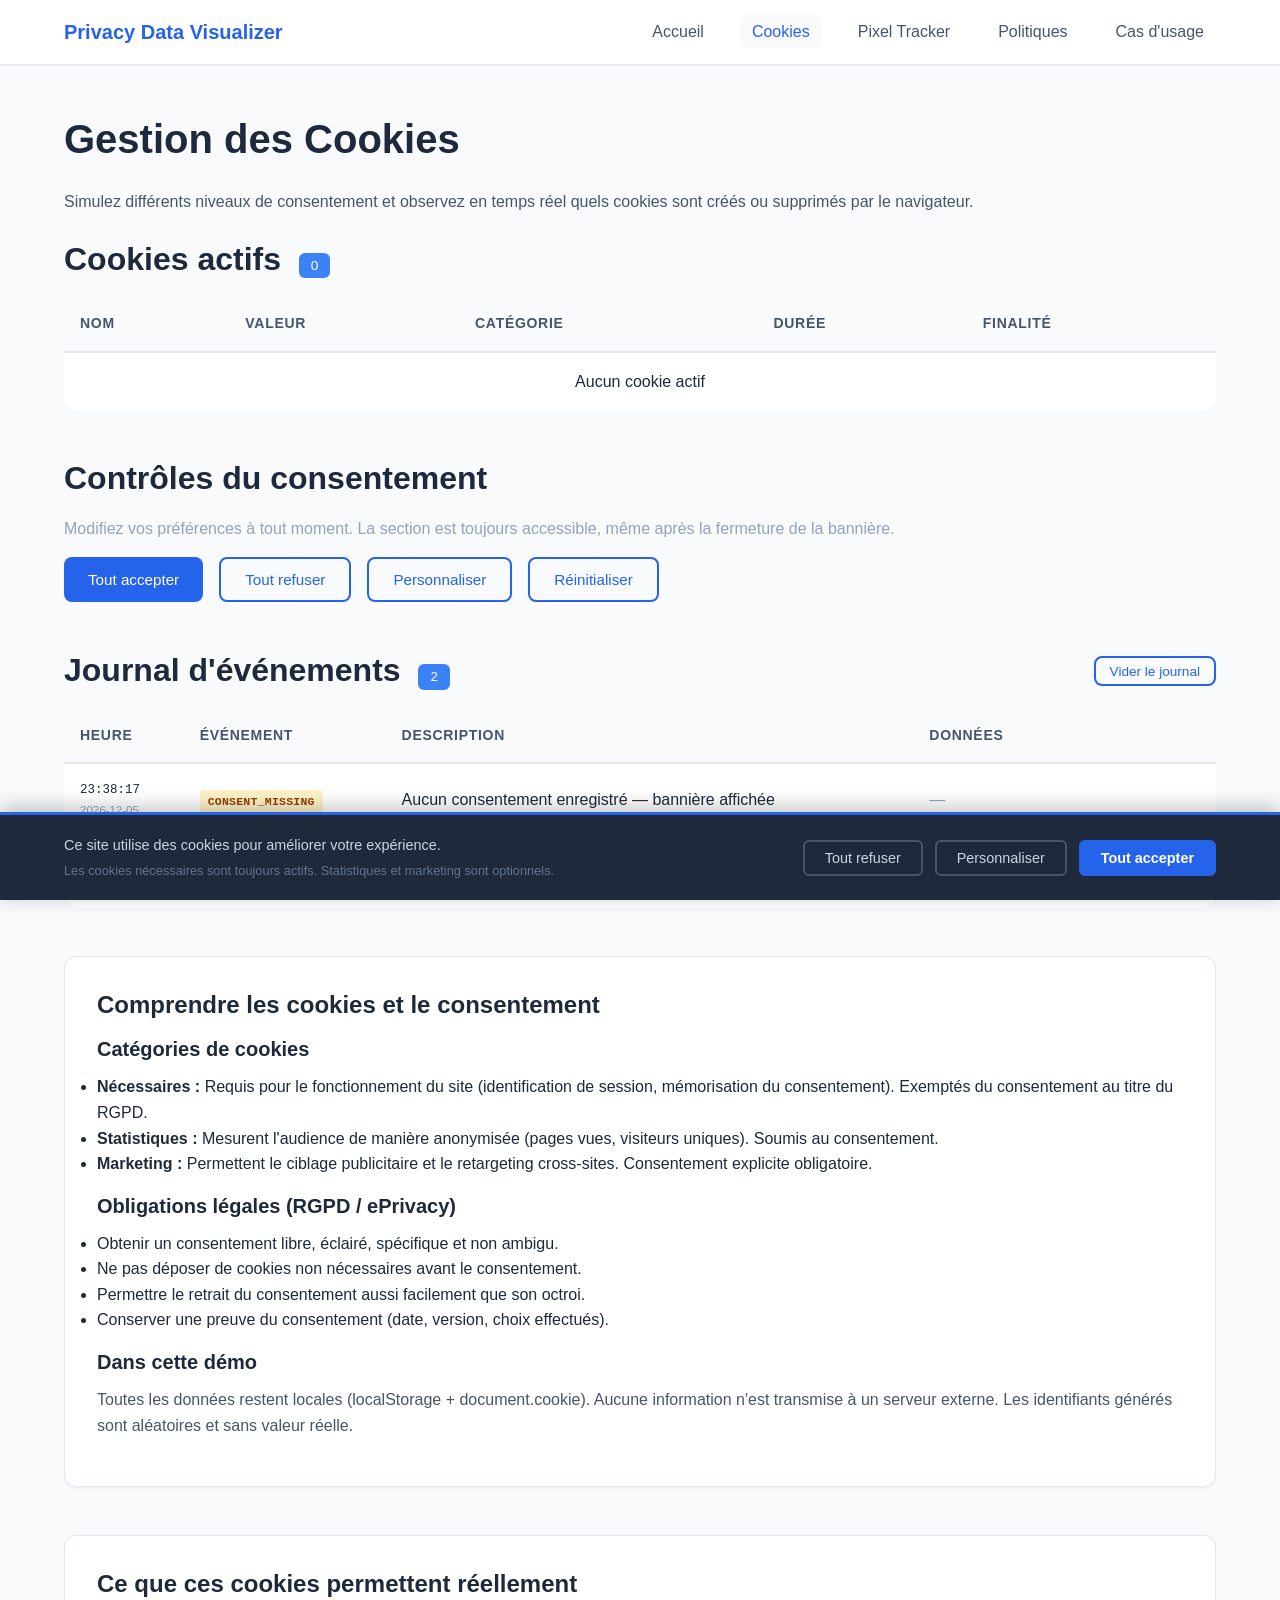
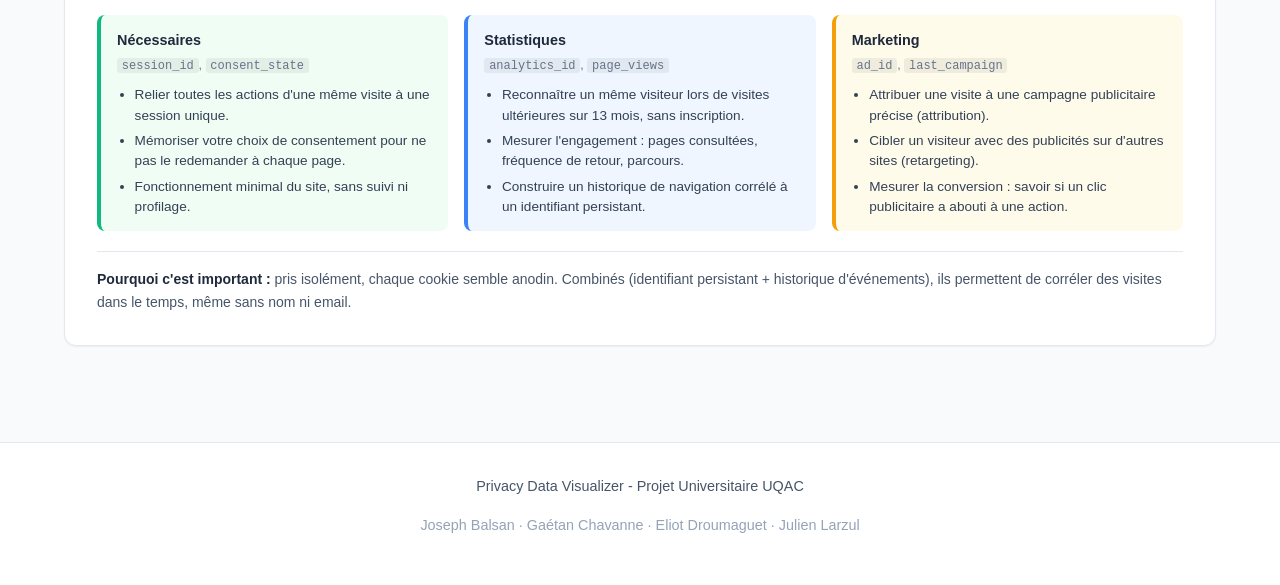
==== commit 33c8e955: "Fix navbar cas d'usage sur toutes les pages + restore cookie fallback file:// + update README" ====
--- a/pages/cookies.html
+++ b/pages/cookies.html
@@ -85,6 +85,7 @@
           <li><a href="cookies.html">Cookies</a></li>
           <li><a href="pixel-tracker.html">Pixel Tracker</a></li>
           <li><a href="politiques.html">Politiques</a></li>
+	  <li><a href="exemple-plateforme.html">Cas d'usage</a></li>
         </ul>
       </nav>
     </header>
